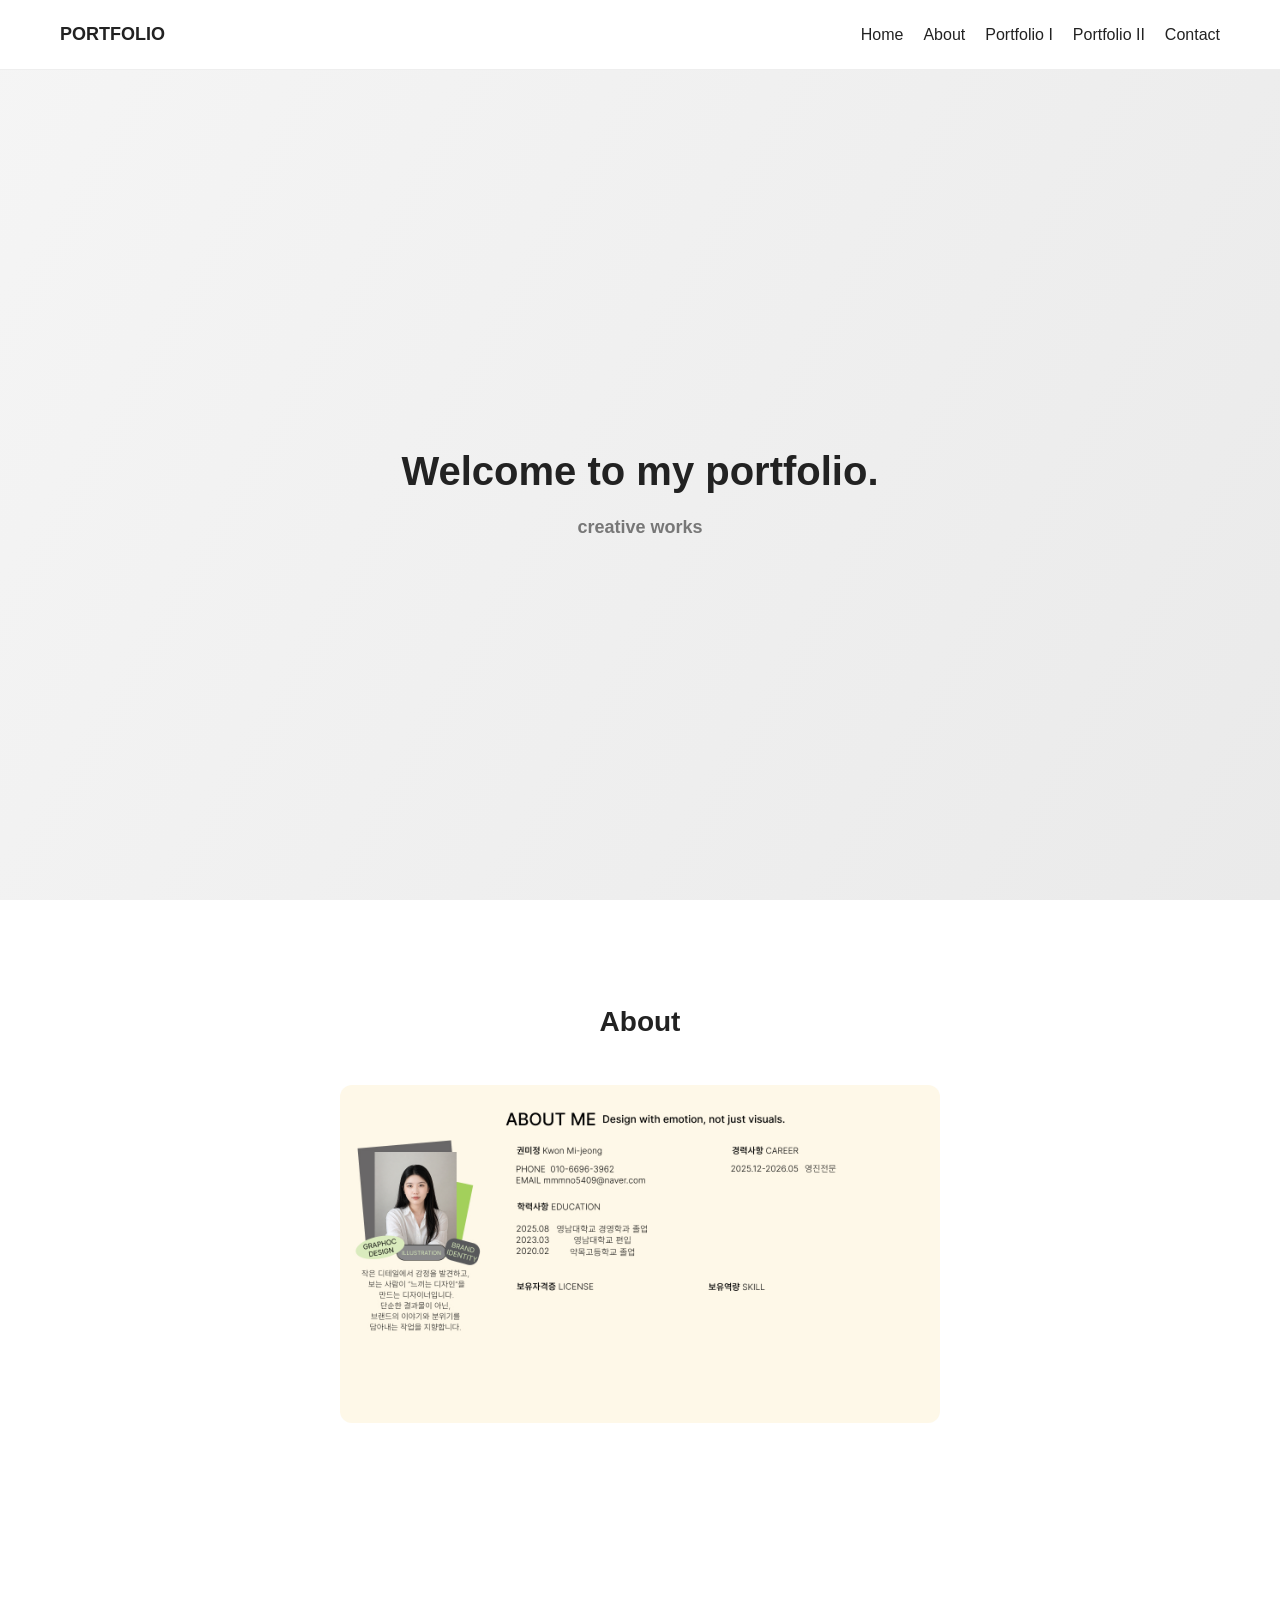
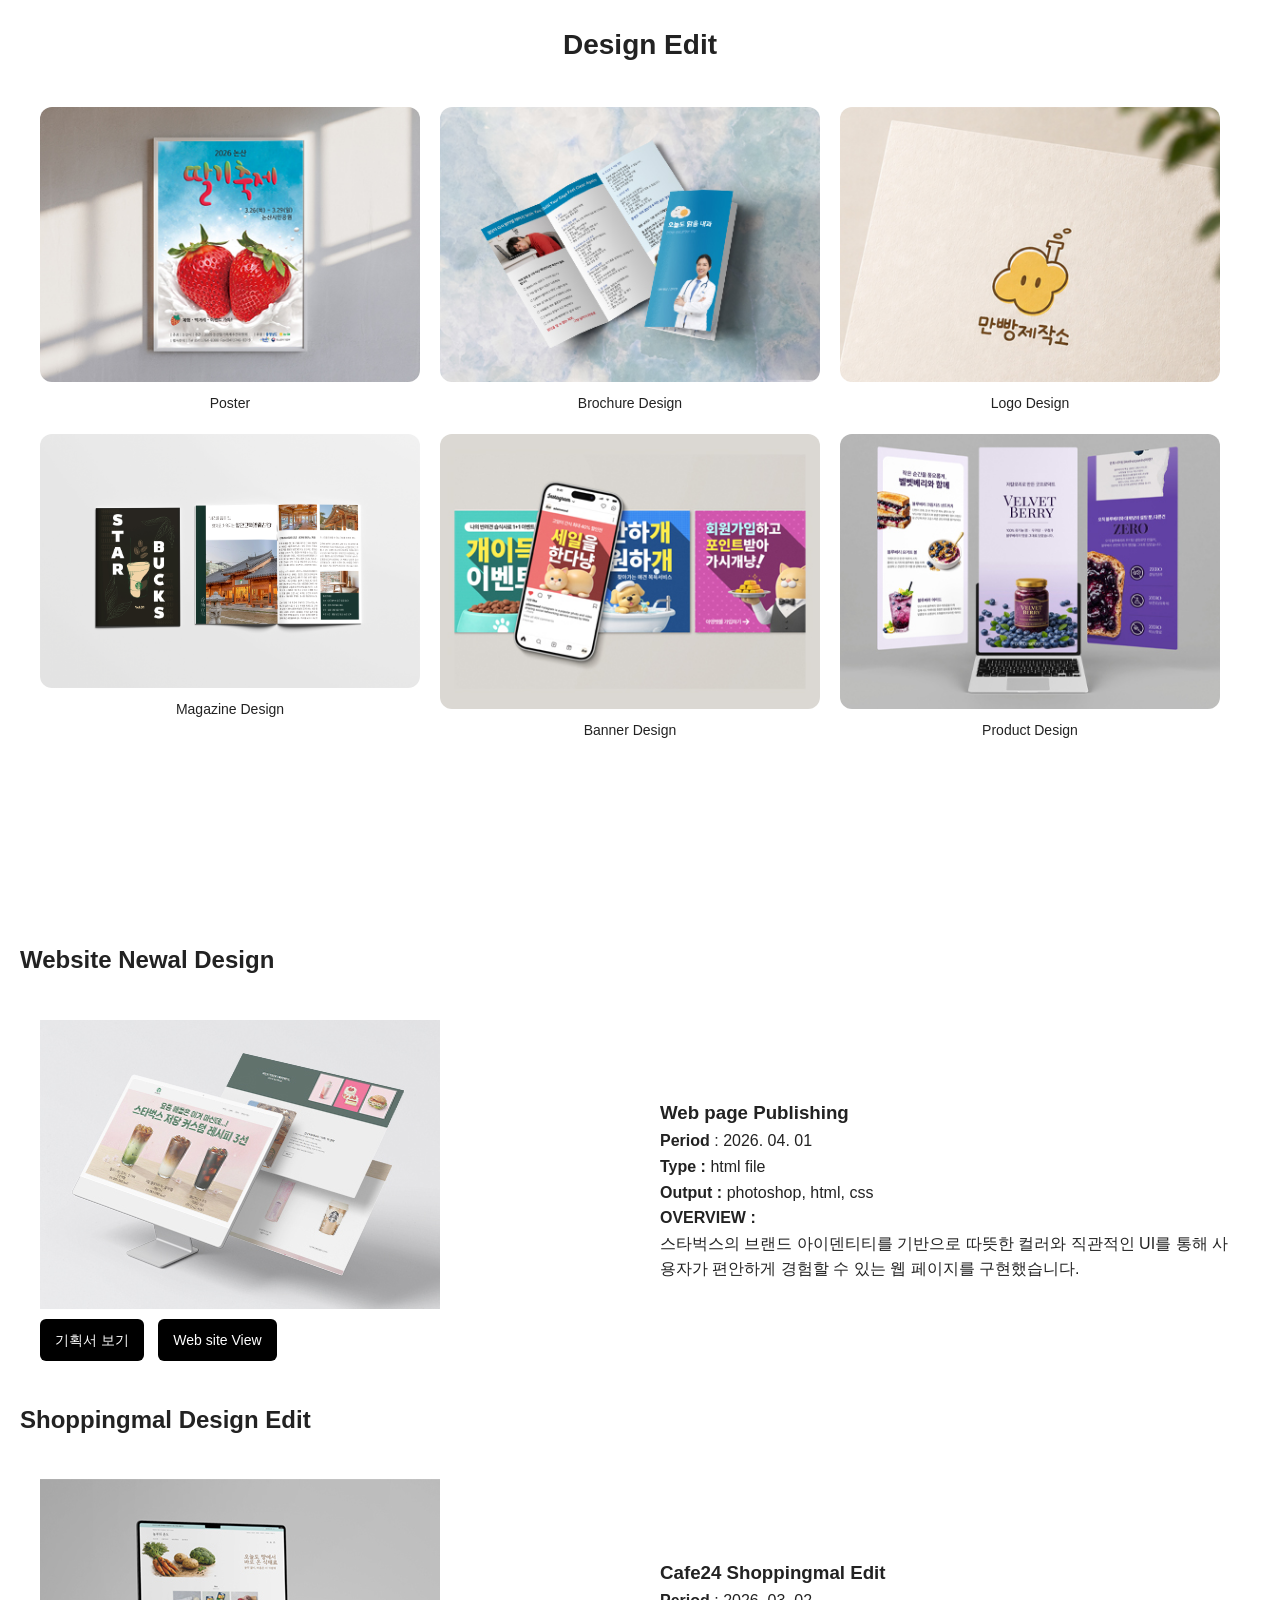
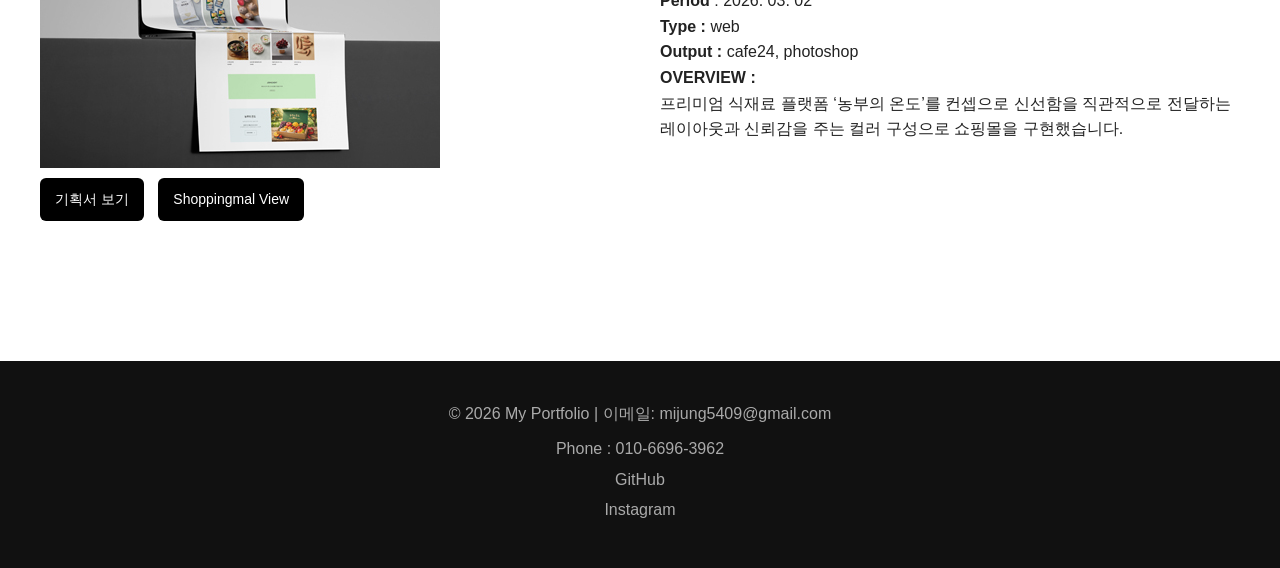
==== index.html @ 43542a11 "Add files via upload" ====
<!doctype html>
<html lang="ko">
  <head>
    <meta charset="UTF-8" />
    <meta name="viewport" content="width=device-width, initial-scale=1.0" />
    <title> 포트폴리오 </title>
    <link rel="stylesheet" href="style.css">
 </head>
  <body>
    <main id="home">
      <header>
        <div class="head">
          <div class="logo"><a href="#home">PORTFOLIO</a></div>
          <nav>
            <ul>
              <li><a href="#home"> Home </a></li>
              <li><a href="#about"> About </a></li>
              <li><a href="#project1"> Portfolio I</a></li>
              <li><a href="#project2"> Portfolio II</a></li>
              <li><a href="#contact"> Contact </a></li>
            </ul>
          </nav>
        </div>
      </header>
      <div class="hero">
        <h1>Welcome to my portfolio.</h1>
        <h2>creative works</h2>
      </div>
    </main>

    <section id="about">
      <h2 class="title">About</h2>
      <div><img src="img/about.jpg" /></div>
    </section>

   <!-- 프로젝트 섹션 -->
  <section id="project1">
    <h2 class="title">Design Edit</h2>
    <div class="gallery">
      <div class="box" onclick="openModal('project1')">
        <img src="img/box1.jpg" alt="프로젝트 1" class="thumbnail">
        <p> Poster </p>
      </div>
      <div class="box" onclick="openModal('project2')">
        <img src="img/box2.jpg" alt="프로젝트 2" class="thumbnail">
        <p> Brochure Design </p>
      </div>
      <div class="box" onclick="openModal('project3')">
       <img src="img/box3.jpg" alt="프로젝트 3" class="thumbnail">
       <p>Logo Design </p>
      </div>
      <div class="box" onclick="openModal('project4')">
        <img src="img/box4.jpg" alt="프로젝트 4" class="thumbnail"> 
         <p> Magazine Design </p>
      </div>
      <div class="box" onclick="openModal('project5')">
        <img src="img/box5.jpg" alt="프로젝트 5" class="thumbnail">
         <p> Banner Design </p>
      </div>
      <div class="box" onclick="openModal('project6')">
        <img src="img/box6.jpg" alt="프로젝트 6" class="thumbnail">
         <p>Product Design </p>
      </div>
     </div>
  </section>
  
  <!-- 프로젝트 섹션 2 -->
  <section id="project2">
    <div id="project2-1">
      <h2> Website Newal Design </h2>
      <h3> </h3>
      <div class="web-project">
        <div class="wp-left">
          <img src="img/web1.jpg">
          <p> <a href="digital.pdf" target="_blank" class="btn">  기획서 보기  </a>
              <a href="https://mijung5409-svg.github.io/stb/index.html" target="_blank" class="btn"> Web site View  </a>
          </p>
        </div>
        <div class="wp-right">
          <h3> Web page Publishing </h3>
          <p> <b> Period </b>: 2026. 04. 01 </p>
          <p> <b> Type :</b> html file </p>
          <p> <b> Output :</b> photoshop, html, css </p>
          <p> <b> OVERVIEW :</b></p>
          <p>스타벅스의 브랜드 아이덴티티를 기반으로
따뜻한 컬러와 직관적인 UI를 통해
사용자가 편안하게 경험할 수 있는 웹 페이지를 구현했습니다.
          </p>
        </div>
      </div>
    </div>
    <div id="project2-2">
      <h2> Shoppingmal Design Edit </h2>
      <h3> </h3>
      <div class="web-project">
        <div class="wp-left">
          <img src="img/web2.jpg">
          <p> <a href="shop.pdf" target="_blank" class="btn">  기획서 보기  </a>
              <a href="https://mmmno5409.cafe24.com" target="_blank" class="btn"> Shoppingmal View </a>
          </p>
        </div>
        <div class="wp-right">
          <h3>Cafe24 Shoppingmal Edit </h3>
          <p> <b> Period </b>: 2026. 03. 02 </p>
          <p> <b> Type :</b> web </p>
          <p> <b> Output :</b> cafe24, photoshop </p>
          <p> <b> OVERVIEW :</b></p>
          <p> 프리미엄 식재료 플랫폼 ‘농부의 온도’를 컨셉으로
신선함을 직관적으로 전달하는 레이아웃과
신뢰감을 주는 컬러 구성으로 쇼핑몰을 구현했습니다.
          </p>
        </div>
      </div>
    </div>
  </section>
  
    <!-- 연락처 섹션 -->
    <footer id="contact">
      <p>© 2026 My Portfolio | 이메일: mijung5409@gmail.com</p>
      <ul class="social-links">
        <li><a href="#">Phone : 010-6696-3962</a></li>
        <li><a href="#">GitHub</a></li>
        <li><a href="#">Instagram</a></li>
      </ul>
    </footer>
    
    <!-- 모달 창 -->
    <div id="modal" class="modal" onclick="closeModalOnOutside(event)">
      <div class="modal-content">
        <span class="close" onclick="closeModal()">&times;</span>
        <div id="modal-body"></div>
      </div>
    </div>
    <script src="modal.js"></script>
  </body>
</html>
---- style.css ----
/* 기본 세팅 */
* {
  margin: 0;
  padding: 0;
  box-sizing: border-box;
}

body {
  font-family: 'Pretendard', sans-serif;
  line-height: 1.6;
  color: #222;
  background: #fff;
}

/* 공통 */
a {
  text-decoration: none;
  color: inherit;
}

ul {
  list-style: none;
}

img {
  max-width: 100%;
  height: auto;
  display: block;
}

/* 헤더 */
header {
  position: fixed;
  width: 100%;
  top: 0;
  background: white;
  border-bottom: 1px solid #eee;
  z-index: 100;
}

.head {
  max-width: 1200px;
  margin: 0 auto;
  padding: 20px;
  display: flex;
  justify-content: space-between;
  align-items: center;
}

.logo {
  font-weight: bold;
  font-size: 18px;
}

nav ul {
  display: flex;
  gap: 20px;
}

/* 히어로 */
.hero {
  height: 100vh;
  display: flex;
  flex-direction: column;
  justify-content: center;
  align-items: center;
  background: linear-gradient(120deg, #f5f5f5, #eaeaea);
  text-align: center;
  padding-top: 80px;
}

.hero h1 {
  font-size: 40px;
  margin-bottom: 10px;
}

.hero h2 {
  font-size: 18px;
  color: #777;
}

/* 섹션 */
section {
  padding: 100px 20px;
}

.title {
  text-align: center;
  font-size: 28px;
  margin-bottom: 40px;
}

/* about */
#about img {
  max-width: 600px;
  margin: 0 auto;
  border-radius: 12px;
}

/* 갤러리 */
.gallery {
  max-width: 1200px;
  margin: 0 auto;
  display: flex;
  flex-wrap: wrap;
  gap: 20px;
}

.box {
  width: calc(33.333% - 20px);
  cursor: pointer;
  transition: 0.3s;
}

.box:hover {
  transform: translateY(-5px);
}

.box img {
  border-radius: 12px;
}

.box p {
  margin-top: 10px;
  text-align: center;
  font-size: 14px;
}

/* 웹 프로젝트 */
.web-project {
  max-width: 1200px;
  margin: 40px auto;
  display: flex;
  gap: 40px;
  align-items: center;
}

.wp-left {
  flex: 1;
}

.wp-right {
  flex: 1;
}

.btn {
  display: inline-block;
  margin-top: 10px;
  margin-right: 10px;
  padding: 10px 15px;
  background: black;
  color: white;
  border-radius: 6px;
  font-size: 14px;
}

/* 푸터 */
footer {
  background: #111;
  color: #aaa;
  text-align: center;
  padding: 40px 20px;
}

.social-links {
  margin-top: 10px;
}

.social-links li {
  margin: 5px 0;
}

/* 모달 */
.modal {
  display: none;
  position: fixed;
  top: 0;
  left: 0;
  width: 100%;
  height: 100%;
  background: rgba(0,0,0,0.7);
  justify-content: center;
  align-items: center;
}

.modal-content {
  background: white;
  padding: 20px;
  max-width: 800px;
  width: 90%;
}

.close {
  float: right;
  cursor: pointer;
  font-size: 20px;
}

/* ========================= */
/* 📱 모바일 반응형 */
/* ========================= */

@media (max-width: 768px) {

  .hero h1 {
    font-size: 26px;
  }

  .hero h2 {
    font-size: 14px;
  }

  nav ul {
    flex-direction: column;
    gap: 10px;
  }

  .box {
    width: 100%;
  }

  .web-project {
    flex-direction: column;
  }

  .head {
    flex-direction: column;
    gap: 10px;
  }

  section {
    padding: 60px 15px;
  }

  .title {
    font-size: 22px;
  }
}
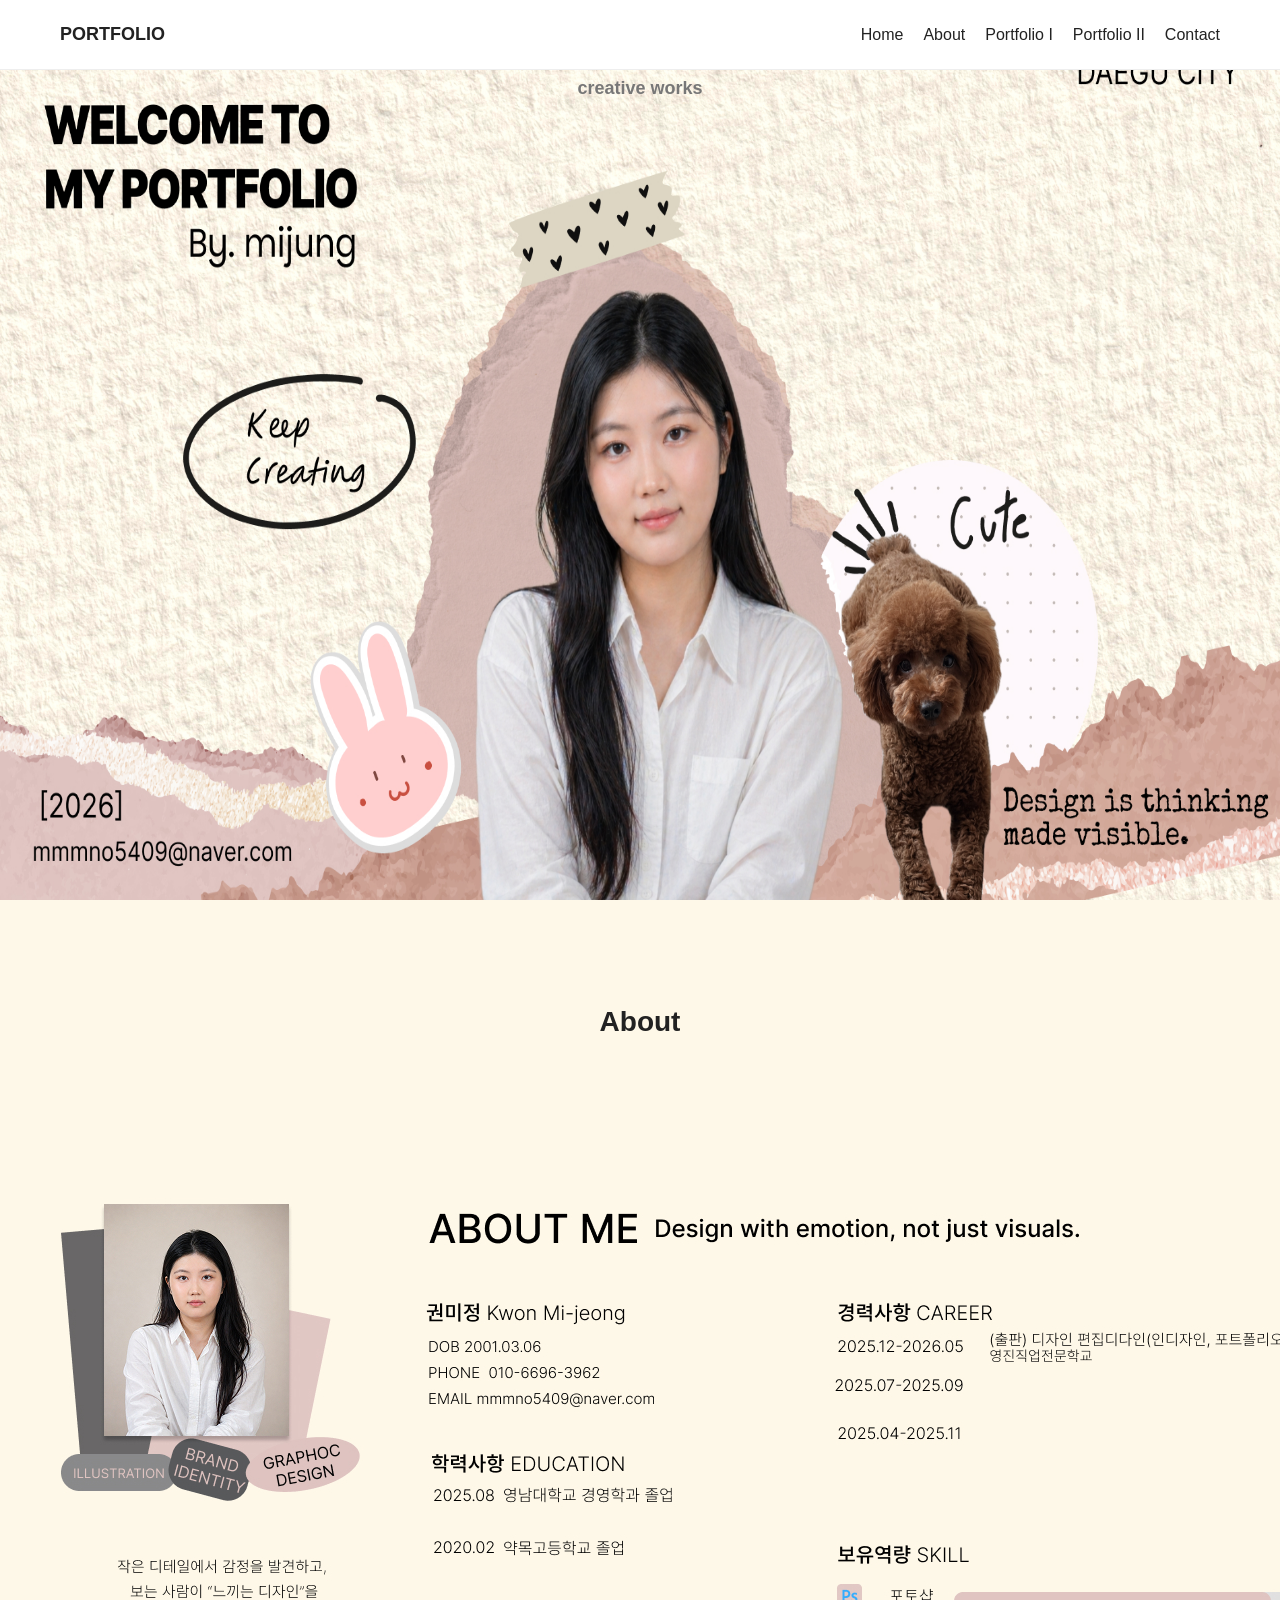
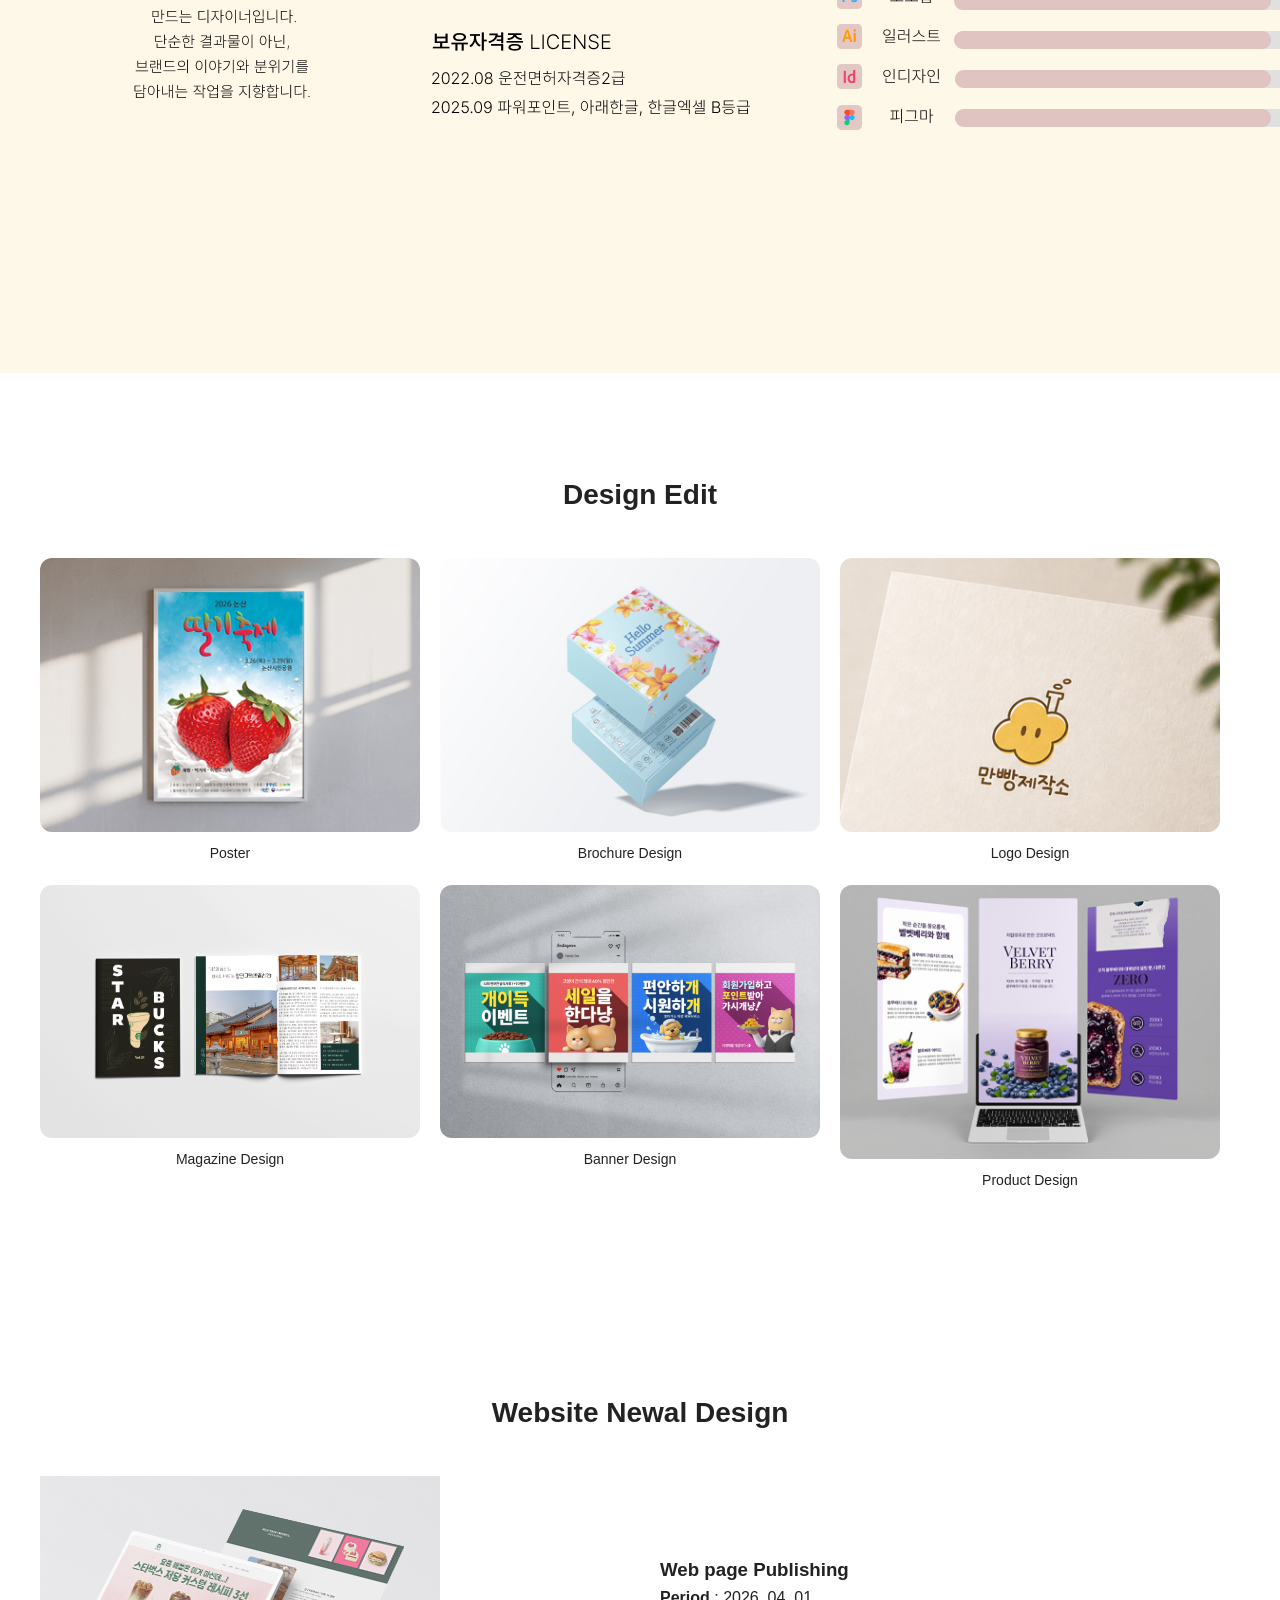
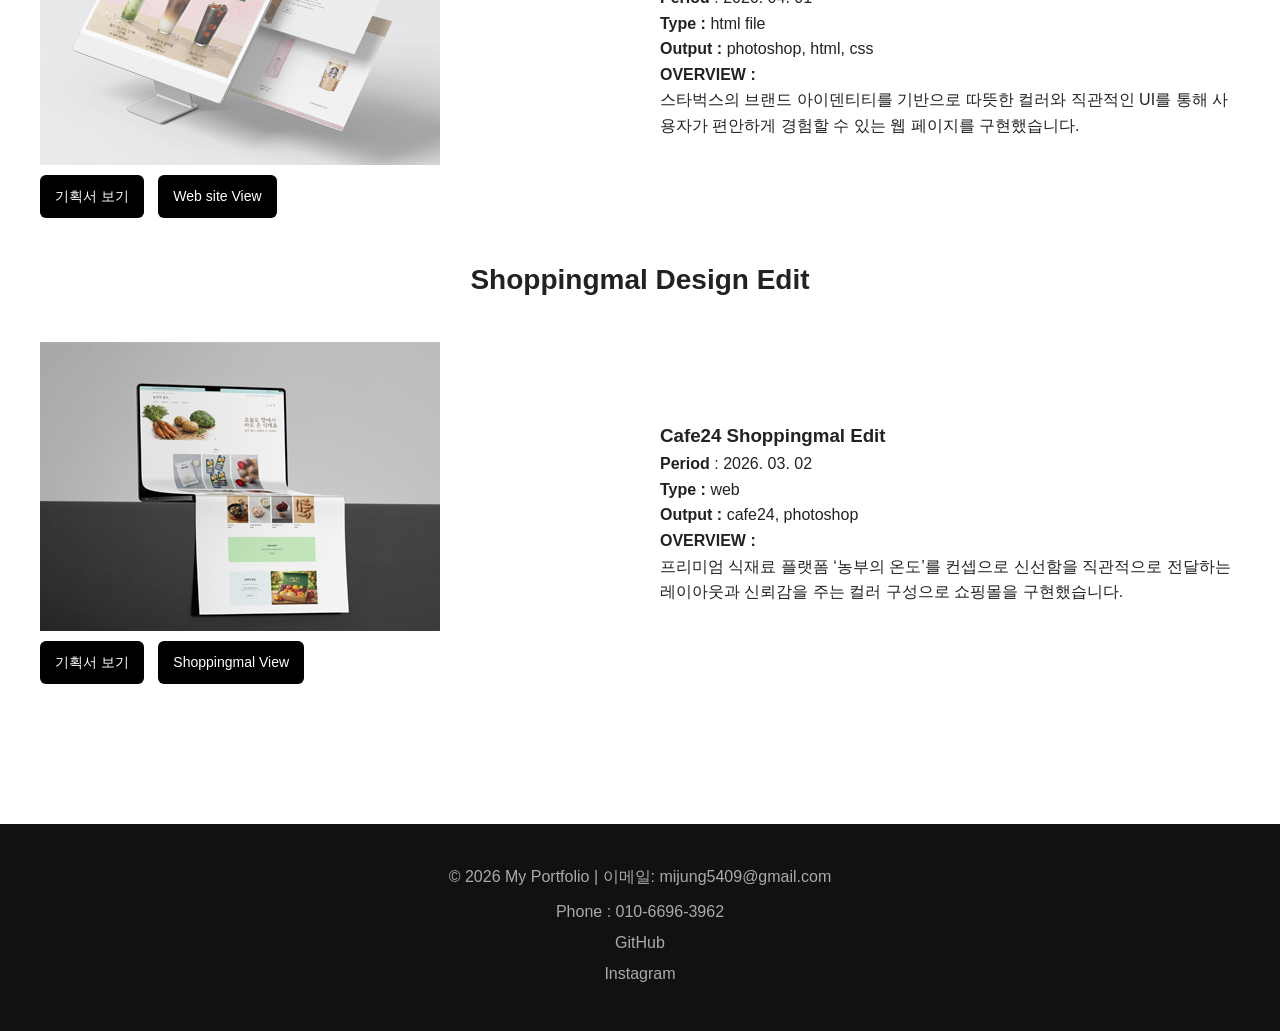
==== commit 278c2ee7: "Add files via upload" ====
--- a/style.css
+++ b/style.css
@@ -5,7 +5,10 @@
   box-sizing: border-box;
 }
 
-body {
+
+body,
+html {
+  height: 100%;
   font-family: 'Pretendard', sans-serif;
   line-height: 1.6;
   color: #222;
@@ -57,22 +60,17 @@
   gap: 20px;
 }
 
-/* 히어로 */
-.hero {
-  height: 100vh;
-  display: flex;
-  flex-direction: column;
-  justify-content: center;
-  align-items: center;
-  background: linear-gradient(120deg, #f5f5f5, #eaeaea);
-  text-align: center;
-  padding-top: 80px;
+main {
+  height: 100%;
+  background: url(img/main.jpg) no-repeat center;
+  background-size: 100% 100%; 
+  position: relative;
 }
 
 .hero h1 {
   font-size: 40px;
   margin-bottom: 10px;
-}
+ }
 
 .hero h2 {
   font-size: 18px;
@@ -84,15 +82,16 @@
   padding: 100px 20px;
 }
 
-.title {
+.title ,h2{
   text-align: center;
   font-size: 28px;
   margin-bottom: 40px;
 }
 
 /* about */
+#about{background-color:#FEF8E8 ;}
 #about img {
-  max-width: 600px;
+  max-width: 1400px;
   margin: 0 auto;
   border-radius: 12px;
 }
@@ -133,11 +132,12 @@
   display: flex;
   gap: 40px;
   align-items: center;
+  justify-content: center;
 }
 
 .wp-left {
   flex: 1;
-}
+ }
 
 .wp-right {
   flex: 1;
@@ -174,6 +174,7 @@
 .modal {
   display: none;
   position: fixed;
+  z-index: 10000;
   top: 0;
   left: 0;
   width: 100%;
@@ -183,11 +184,21 @@
   align-items: center;
 }
 
+.modal.active {
+  display: flex;
+  justify-content: center;
+  align-items: center;
+}
+
 .modal-content {
   background: white;
   padding: 20px;
   max-width: 800px;
   width: 90%;
+   max-height: 90vh;
+  overflow-y: auto;
+  position: relative;
+  animation: slideIn 0.3s;
 }
 
 .close {
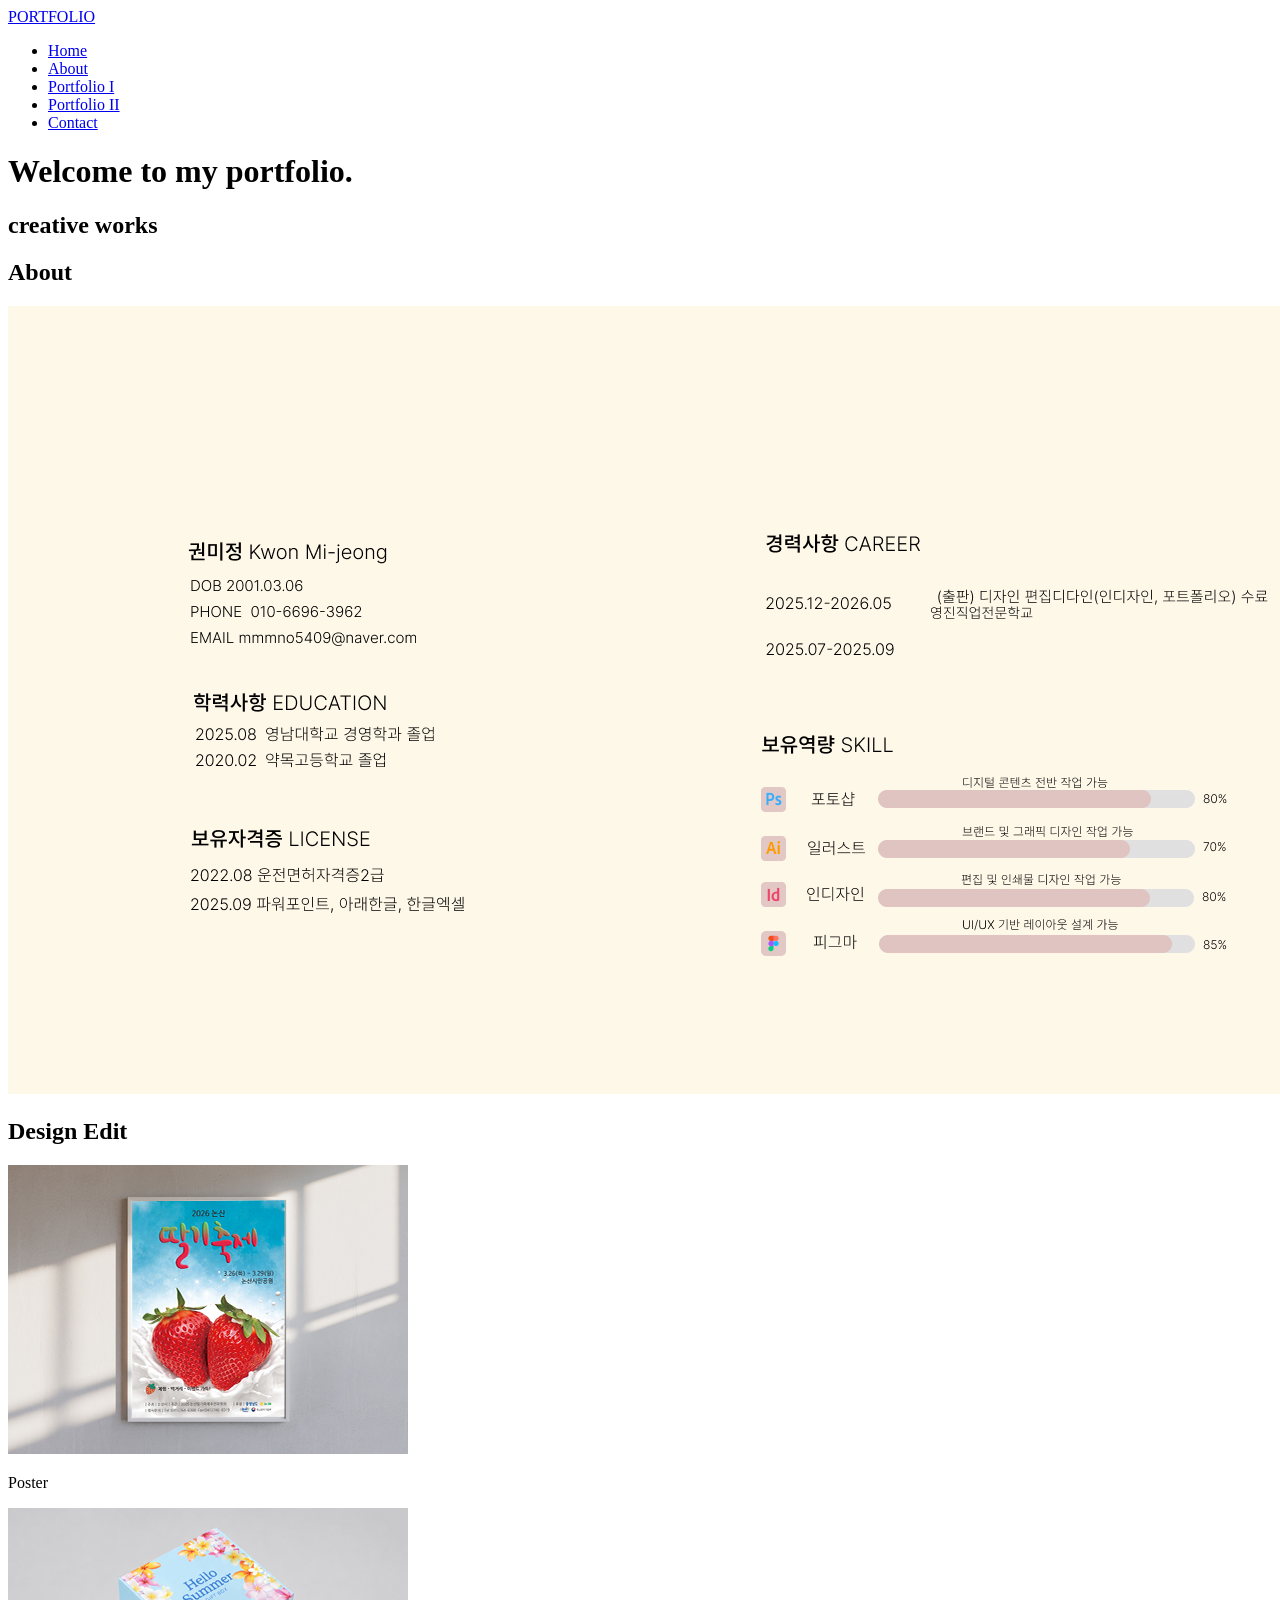
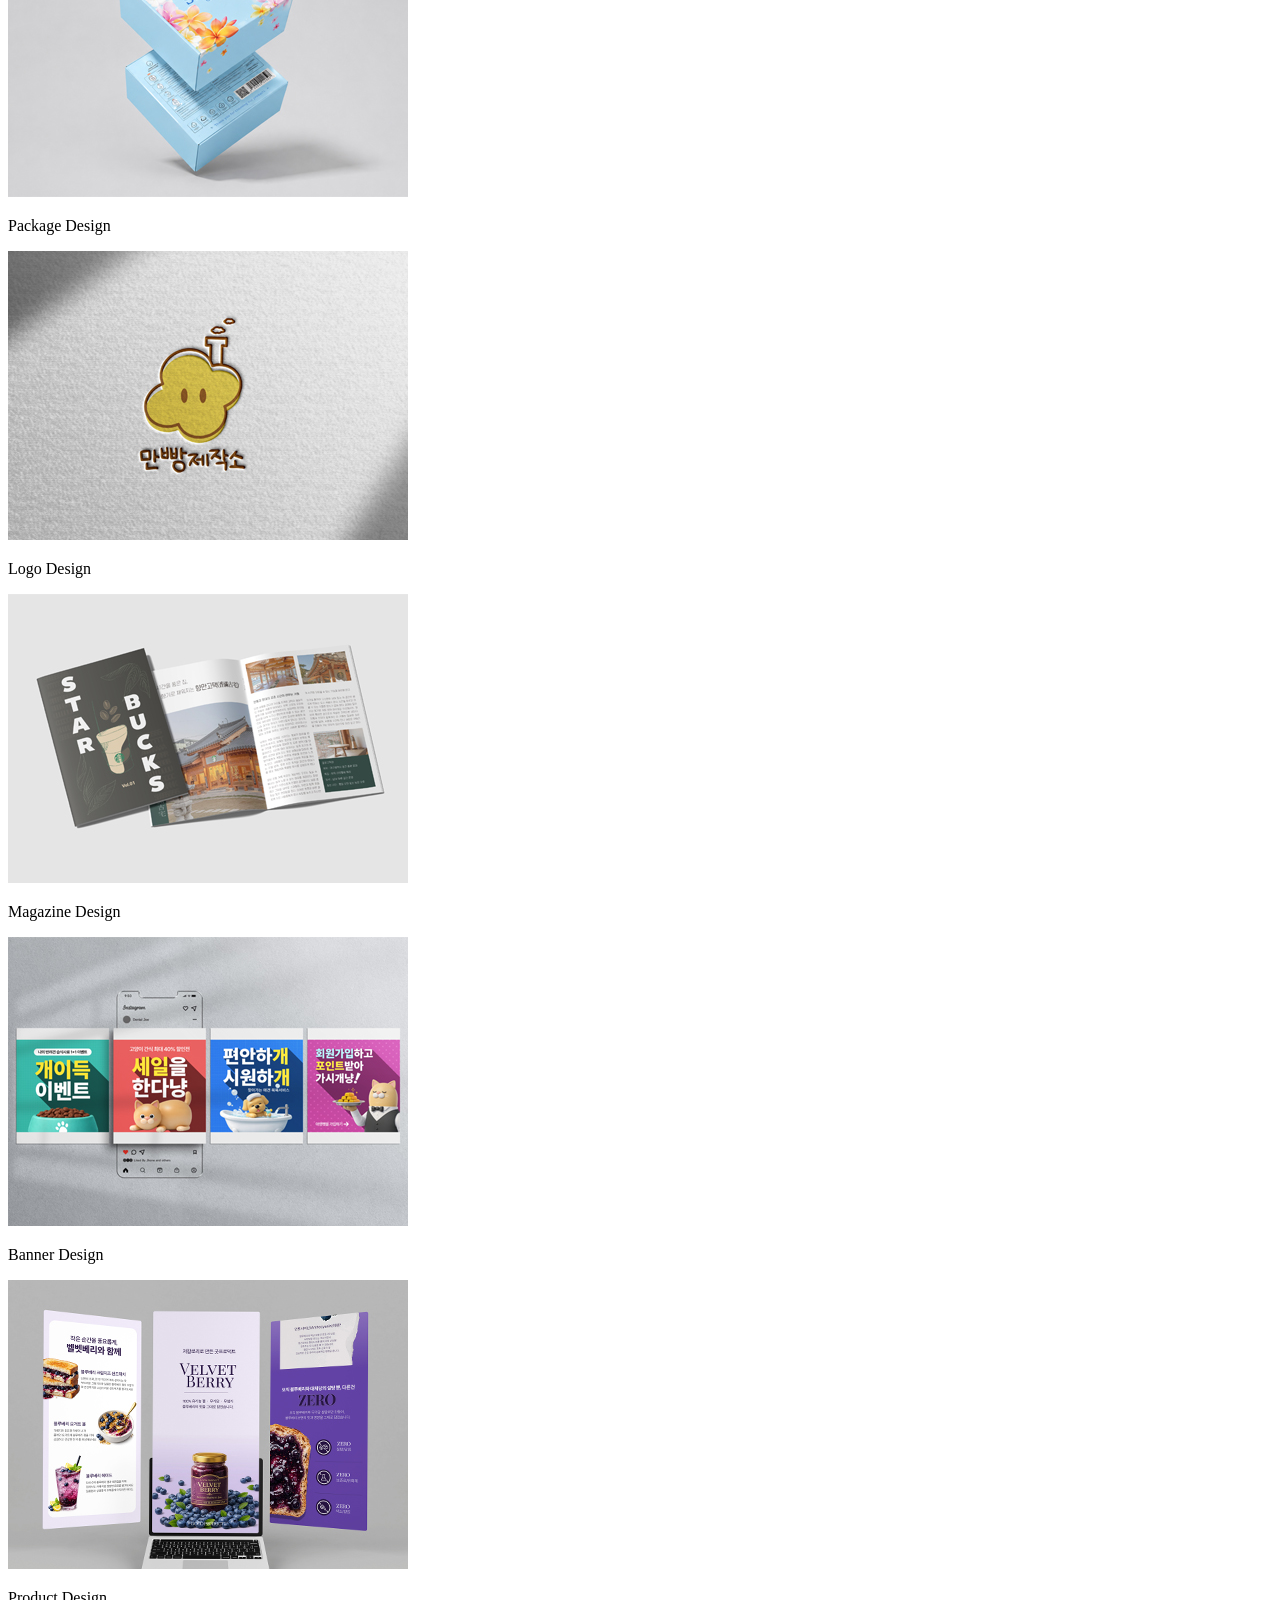
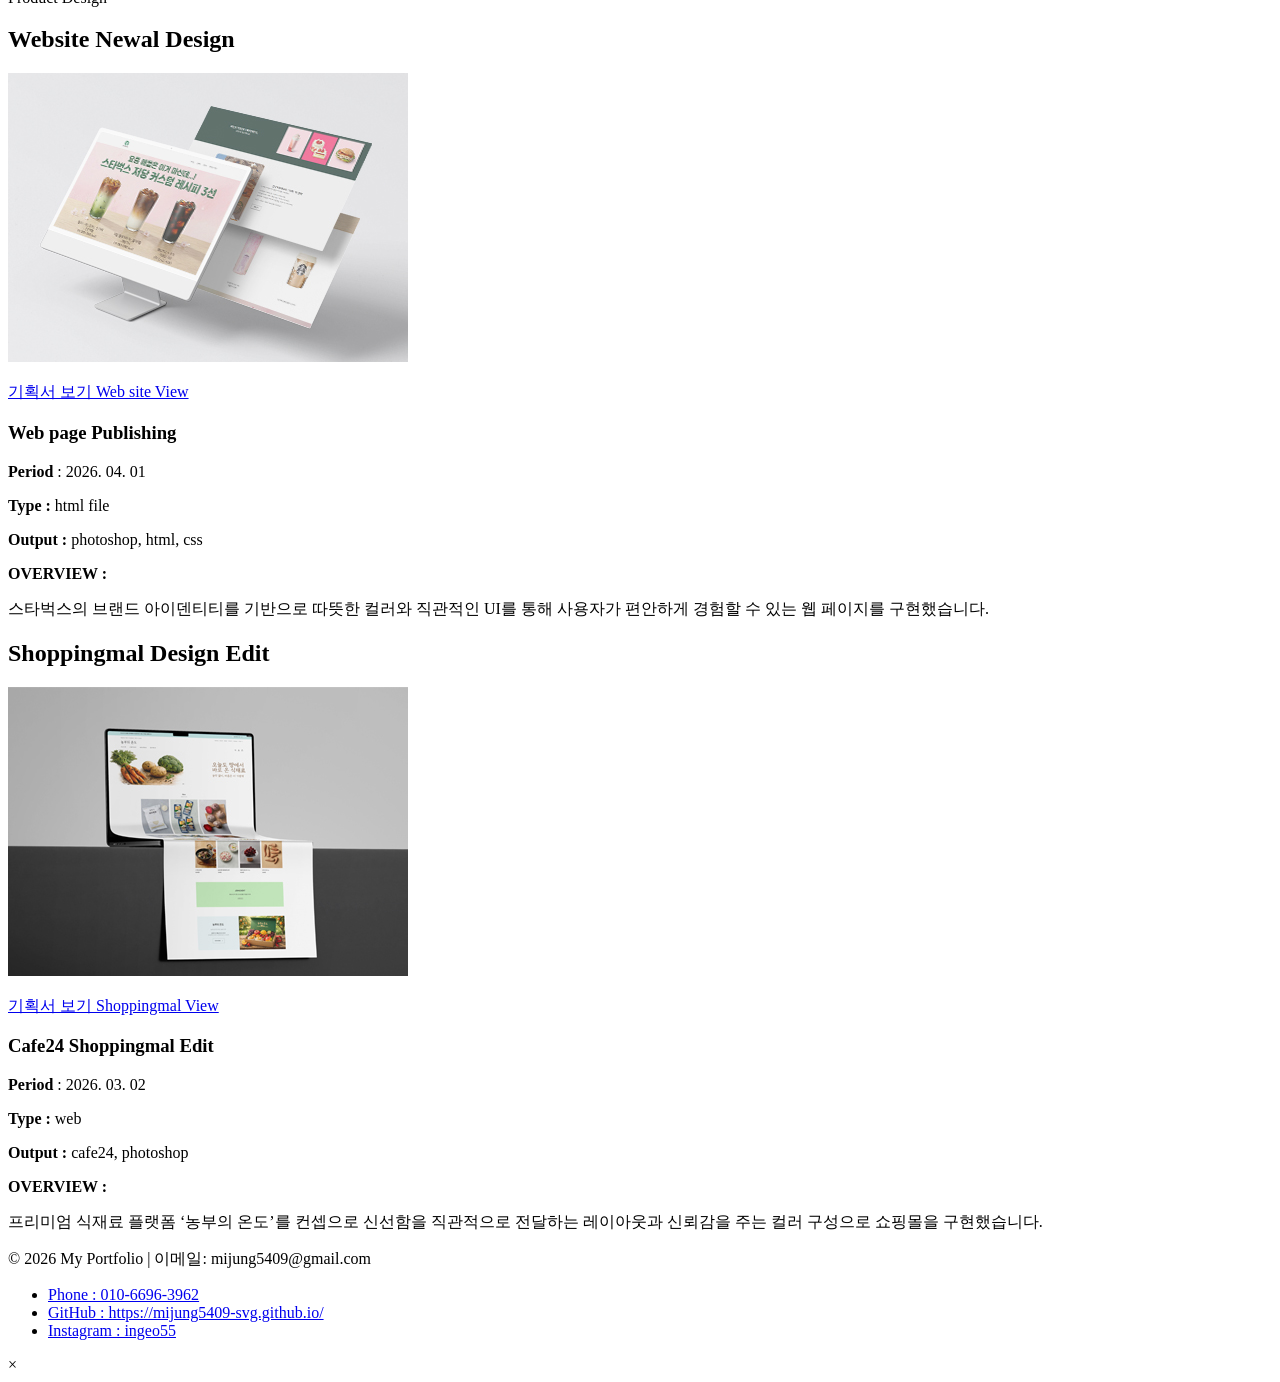
==== commit 63214cc6: "Add files via upload" ====
--- a/index.html
+++ b/index.html
@@ -43,7 +43,7 @@
       </div>
       <div class="box" onclick="openModal('project2')">
         <img src="img/box2.jpg" alt="프로젝트 2" class="thumbnail">
-        <p> Brochure Design </p>
+        <p> Package Design </p>
       </div>
       <div class="box" onclick="openModal('project3')">
        <img src="img/box3.jpg" alt="프로젝트 3" class="thumbnail">
@@ -119,8 +119,8 @@
       <p>© 2026 My Portfolio | 이메일: mijung5409@gmail.com</p>
       <ul class="social-links">
         <li><a href="#">Phone : 010-6696-3962</a></li>
-        <li><a href="#">GitHub</a></li>
-        <li><a href="#">Instagram</a></li>
+        <li><a href="#">GitHub : https://mijung5409-svg.github.io/</a></li>
+        <li><a href="#">Instagram : ingeo55</a></li>
       </ul>
     </footer>
     
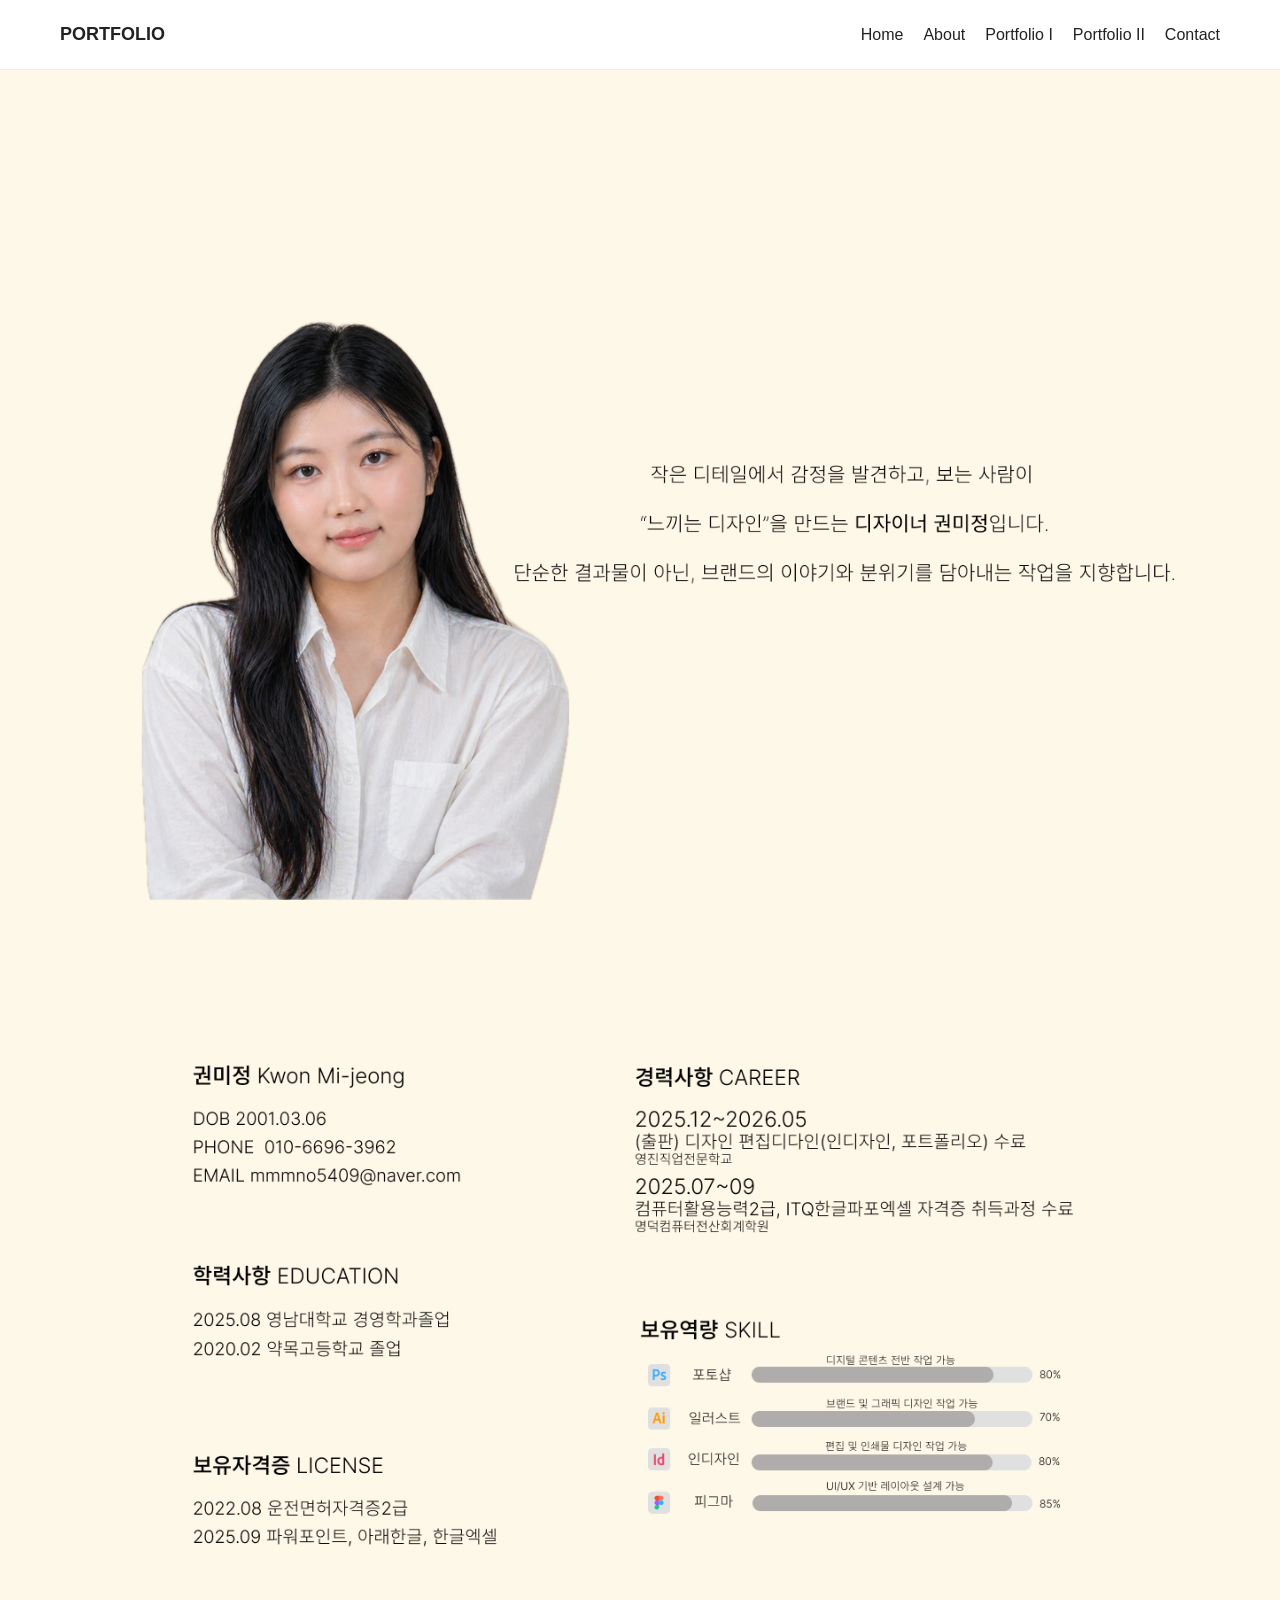
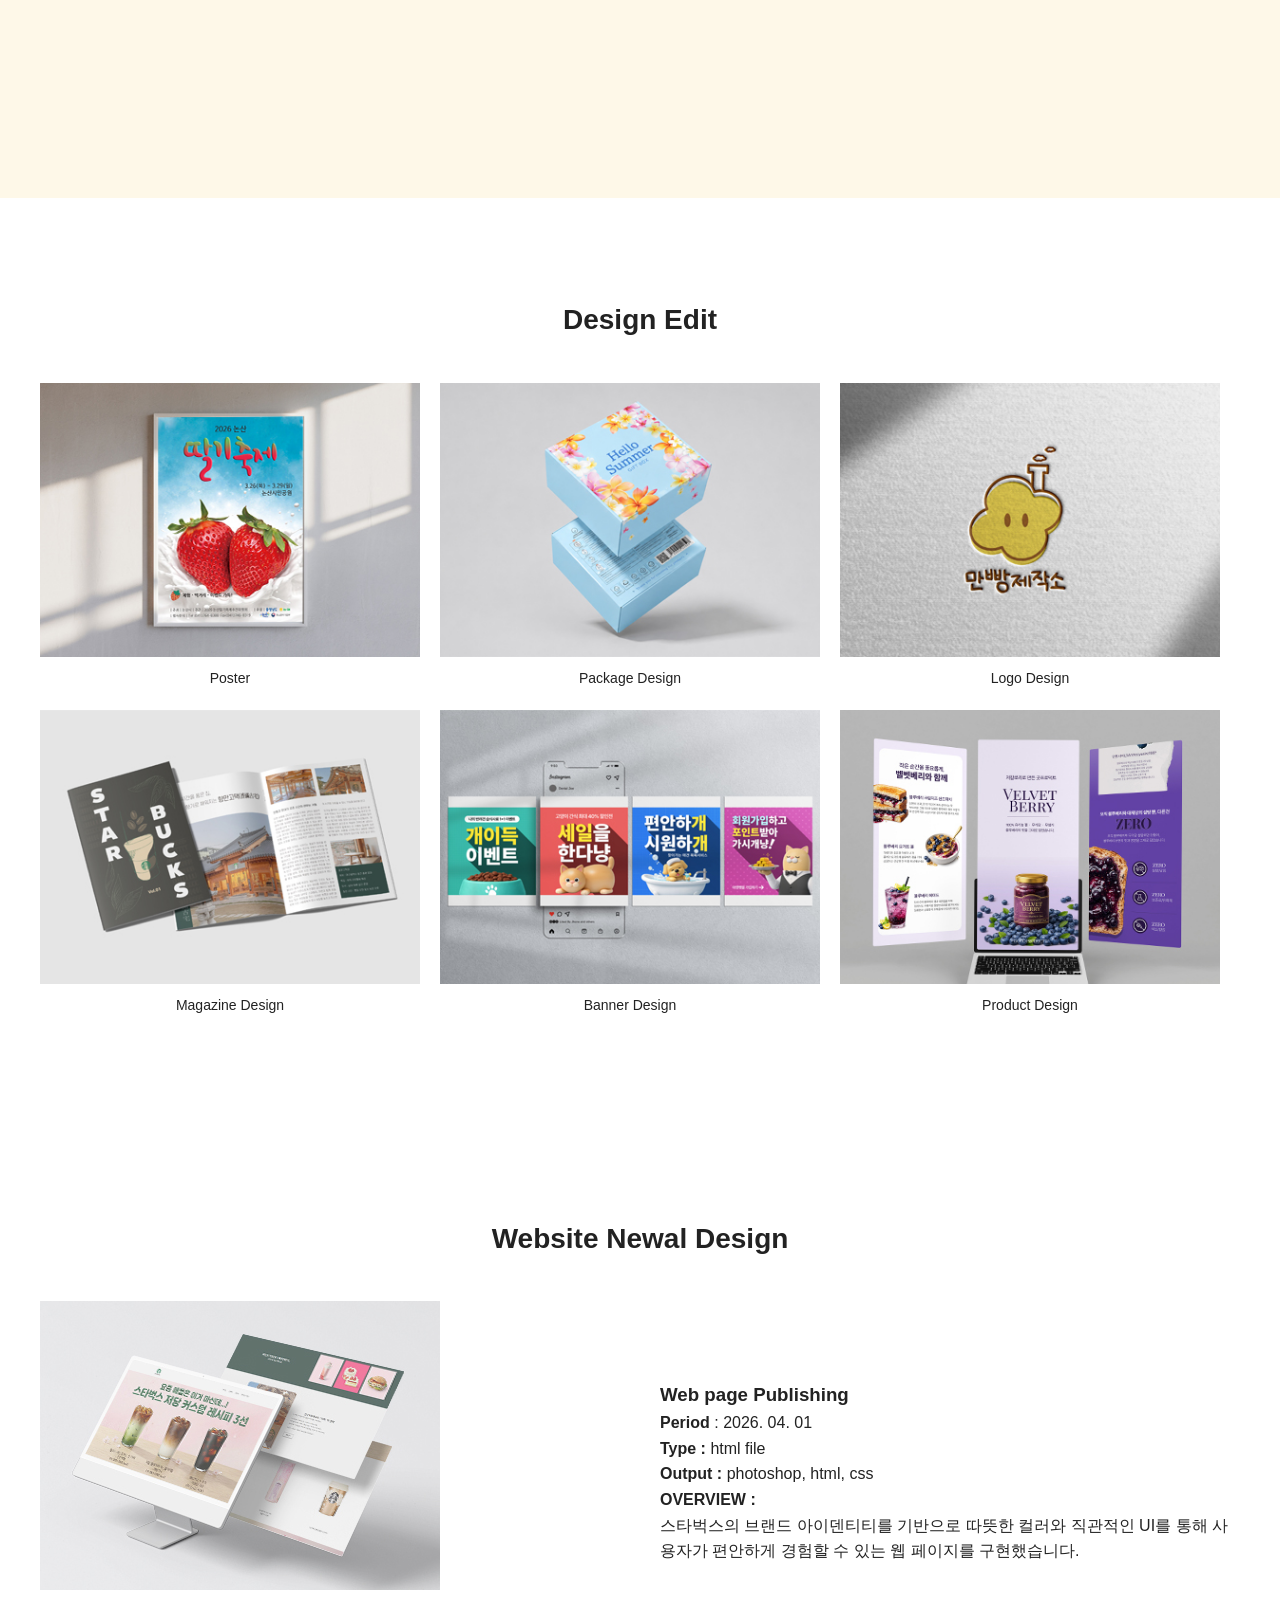
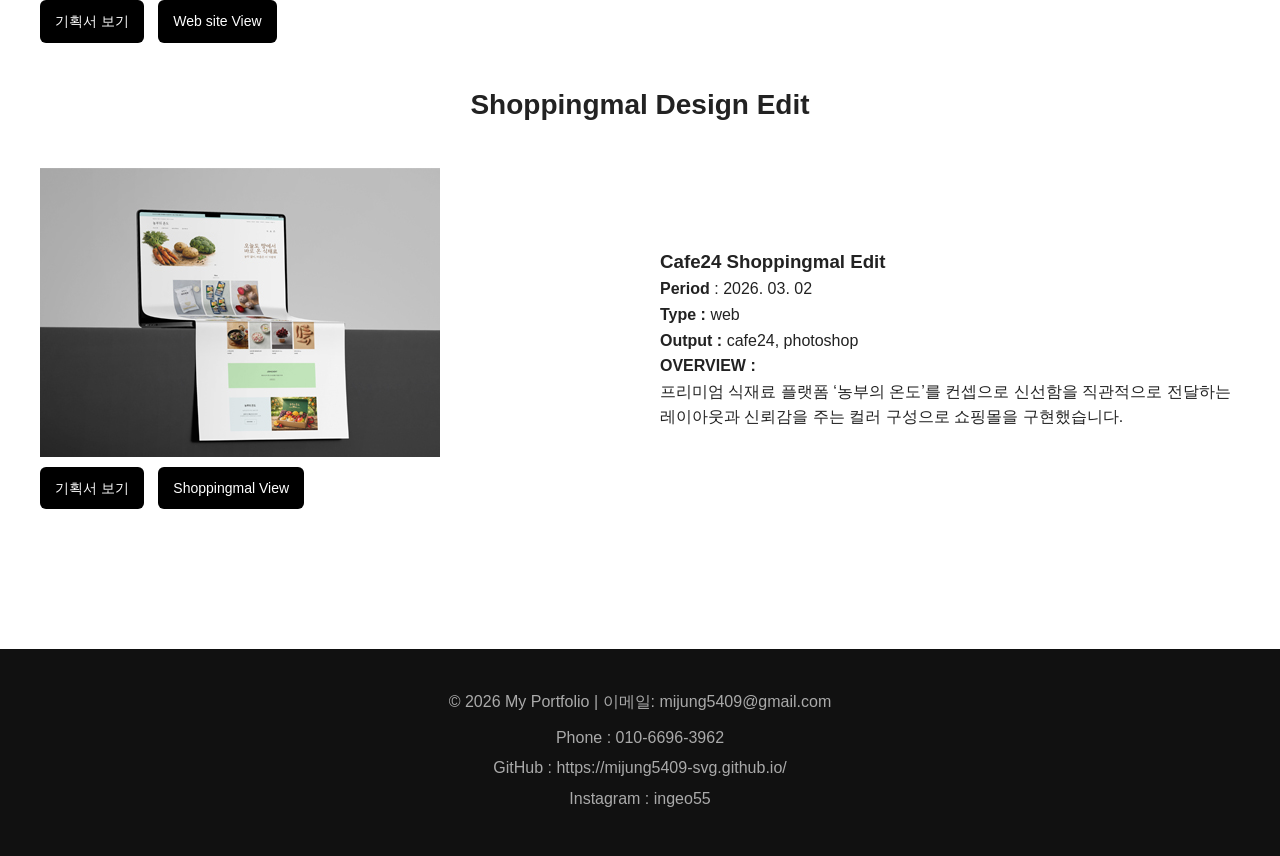
==== commit 3f542ab1: "Add files via upload" ====
--- a/index.html
+++ b/index.html
@@ -23,13 +23,12 @@
         </div>
       </header>
       <div class="hero">
-        <h1>Welcome to my portfolio.</h1>
-        <h2>creative works</h2>
+
       </div>
     </main>
 
     <section id="about">
-      <h2 class="title">About</h2>
+    
       <div><img src="img/about.jpg" /></div>
     </section>
 
--- a/style.css
+++ b/style.css
@@ -0,0 +1,288 @@
+/* 기본 세팅 */
+* {
+  margin: 0;
+  padding: 0;
+  box-sizing: border-box;
+}
+
+
+body,
+html {
+  height: 100%;
+  font-family: 'Pretendard', sans-serif;
+  line-height: 1.6;
+  color: #222;
+  background: #fff;
+}
+
+/* 공통 */
+a {
+  text-decoration: none;
+  color: inherit;
+}
+
+ul {
+  list-style: none;
+}
+
+img {
+  max-width: 100%;
+  height: auto;
+  display: block;
+}
+
+/* 헤더 */
+header {
+  position: fixed;
+  width: 100%;
+  top: 0;
+  background: white;
+  border-bottom: 1px solid #eee;
+  z-index: 100;
+}
+
+.head {
+  max-width: 1200px;
+  margin: 0 auto;
+  padding: 20px;
+  display: flex;
+  justify-content: space-between;
+  align-items: center;
+}
+
+.logo {
+  font-weight: bold;
+  font-size: 18px;
+}
+
+nav ul {
+  display: flex;
+  gap: 20px;
+}
+
+main {
+  height: 100%;
+  background: url(img/main.jpg) no-repeat center;
+  background-size: 100% 100%; 
+  position: relative;
+}
+
+.hero h1 {
+  font-size: 40px;
+  margin-bottom: 10px;
+ }
+
+.hero h2 {
+  font-size: 18px;
+  color: #777;
+}
+
+/* 섹션 */
+section {
+  padding: 100px 20px;
+}
+
+.title ,h2{
+  text-align: center;
+  font-size: 28px;
+  margin-bottom: 40px;
+}
+
+/* about */
+#about{background-color:#FEF8E8 ;}
+#about img {
+  max-width: 1400px;
+  margin: 0 auto;
+  border-radius: 12px;
+}
+
+/* 갤러리 */
+.gallery {
+  max-width: 1200px;
+  margin: 0 auto;
+  display: flex;
+  flex-wrap: wrap;
+  gap: 20px;
+}
+
+.box {
+  width: calc(33.333% - 20px);
+  cursor: pointer;
+  transition: 0.3s;
+}
+
+.box:hover {
+  transform: translateY(-5px);
+}
+
+.box img {
+  width: 100%;
+  object-fit: cover;
+ }
+
+.box p {
+  margin-top: 10px;
+  text-align: center;
+  font-size: 14px;
+}
+
+
+
+/* 웹 프로젝트 */
+.web-project {
+  max-width: 1200px;
+  margin: 40px auto;
+  display: flex;
+  gap: 40px;
+  align-items: center;
+  justify-content: center;
+}
+
+.wp-left {
+  flex: 1;
+ }
+
+.wp-right {
+  flex: 1;
+}
+
+.btn {
+  display: inline-block;
+  margin-top: 10px;
+  margin-right: 10px;
+  padding: 10px 15px;
+  background: black;
+  color: white;
+  border-radius: 6px;
+  font-size: 14px;
+}
+
+/* 푸터 */
+footer {
+  background: #111;
+  color: #aaa;
+  text-align: center;
+  padding: 40px 20px;
+}
+
+.social-links {
+  margin-top: 10px;
+}
+
+.social-links li {
+  margin: 5px 0;
+}
+
+/* 모달 */
+.modal {
+  display: none;
+  position: fixed;
+  z-index: 10000;
+  top: 0;
+  left: 0;
+  width: 100%;
+  height: 100%;
+  background: rgba(0,0,0,0.7);
+  justify-content: center;
+  align-items: center;
+}
+
+.modal.active {
+  display: flex;
+  justify-content: center;
+  align-items: center;
+}
+
+.modal-content {
+  background: white;
+  padding: 20px;
+  max-width: 1200px;
+  width: 90%;
+   max-height: 90vh;
+  overflow-y: auto;
+  position: relative;
+  animation: slideIn 0.3s;
+}
+
+.close {
+  float: right;
+  cursor: pointer;
+  font-size: 20px;
+}
+/* =========================
+   반응형 추가 코드
+========================= */
+
+/* 메인 이미지 비율 유지 */
+main {
+  background-size: cover;
+  background-position: center;
+}
+
+/* About 이미지 반응형 */
+#about img {
+  width: 100%;
+  height: auto;
+  object-fit: cover;
+}
+
+/* 태블릿 */
+@media screen and (max-width: 1024px) {
+
+  .gallery {
+    justify-content: center;
+  }
+
+  .box {
+    width: calc(50% - 20px);
+  }
+
+  .web-project {
+    flex-direction: column;
+  }
+
+  nav ul {
+    gap: 12px;
+  }
+}
+
+/* 모바일 */
+@media screen and (max-width: 768px) {
+
+  .head {
+    flex-direction: column;
+    gap: 10px;
+  }
+
+  nav ul {
+    flex-wrap: wrap;
+    justify-content: center;
+    font-size: 14px;
+  }
+
+  .title,
+  h2 {
+    font-size: 22px;
+  }
+
+  .gallery {
+    gap: 15px;
+  }
+
+  .box {
+    width: 100%;
+  }
+
+  .web-project {
+    gap: 20px;
+  }
+
+  .btn {
+    width: 100%;
+    text-align: center;
+  }
+
+  footer {
+    font-size: 13px;
+  }
+}
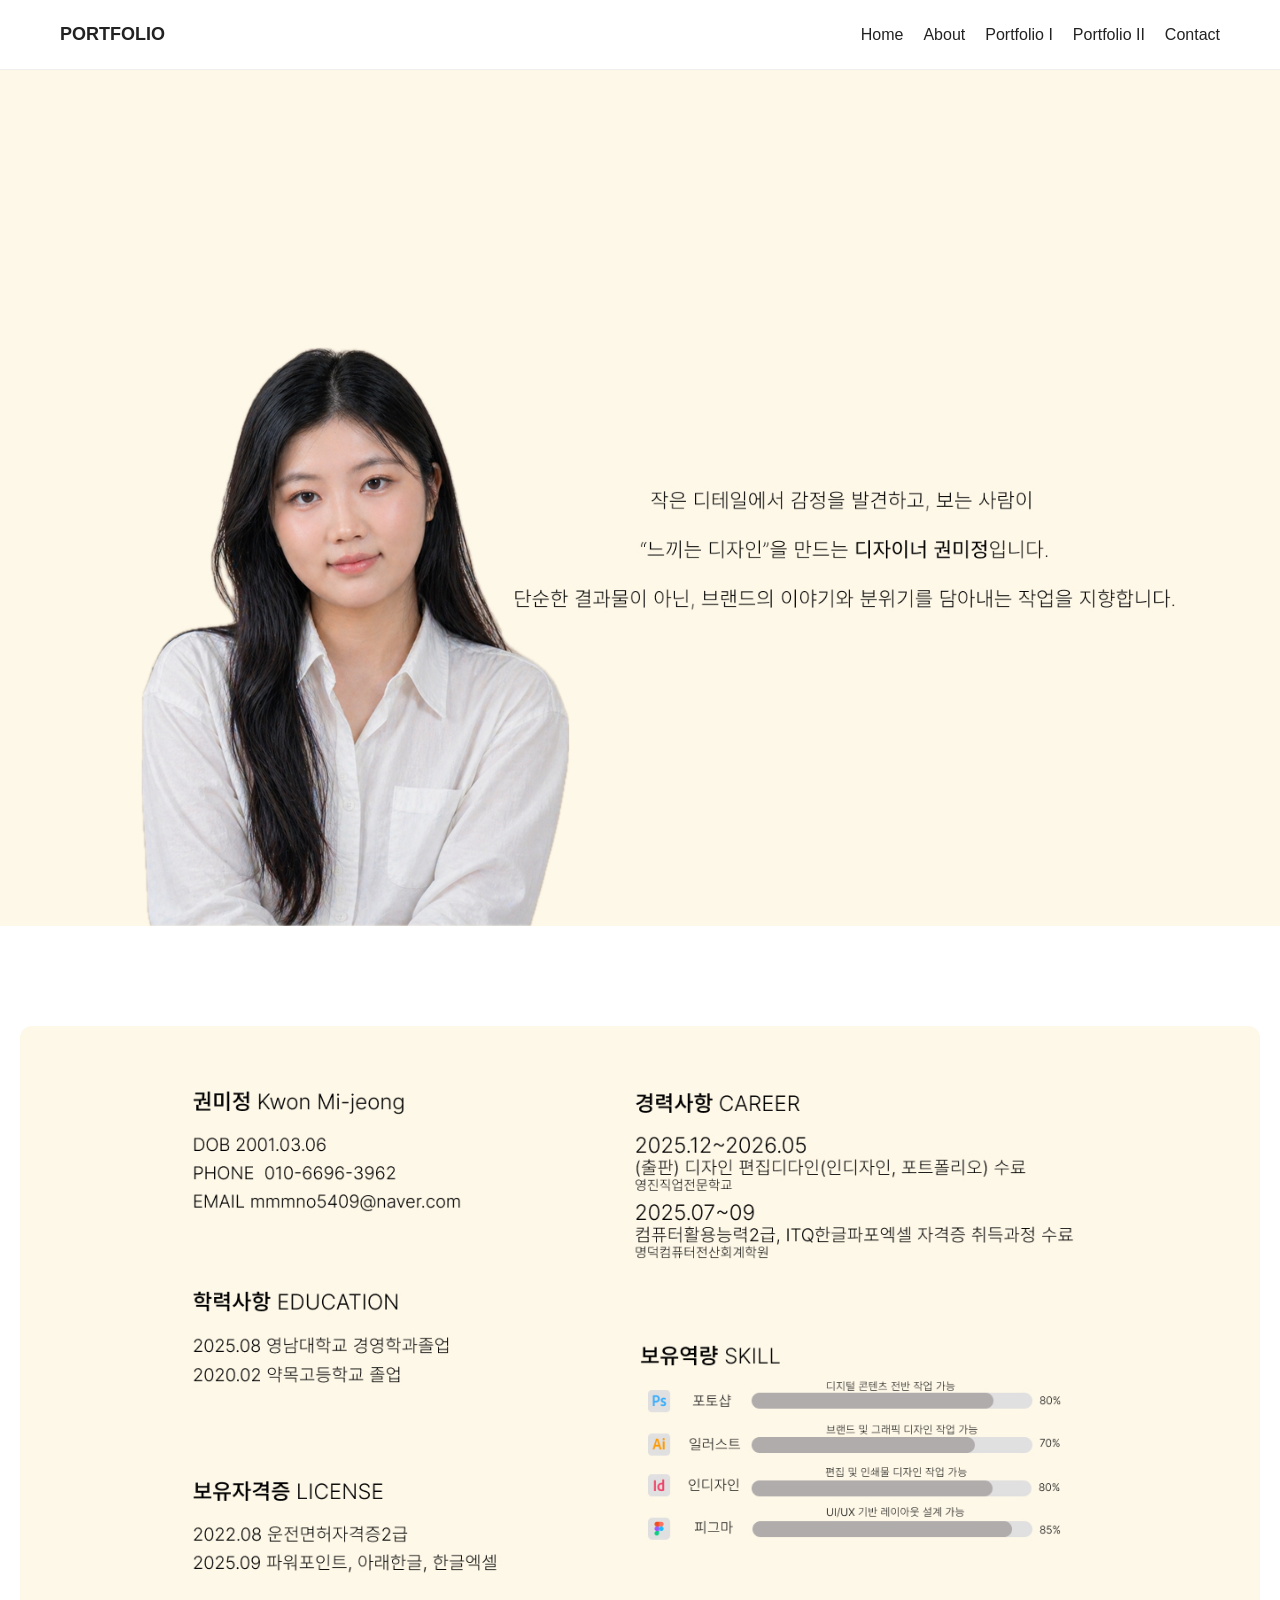
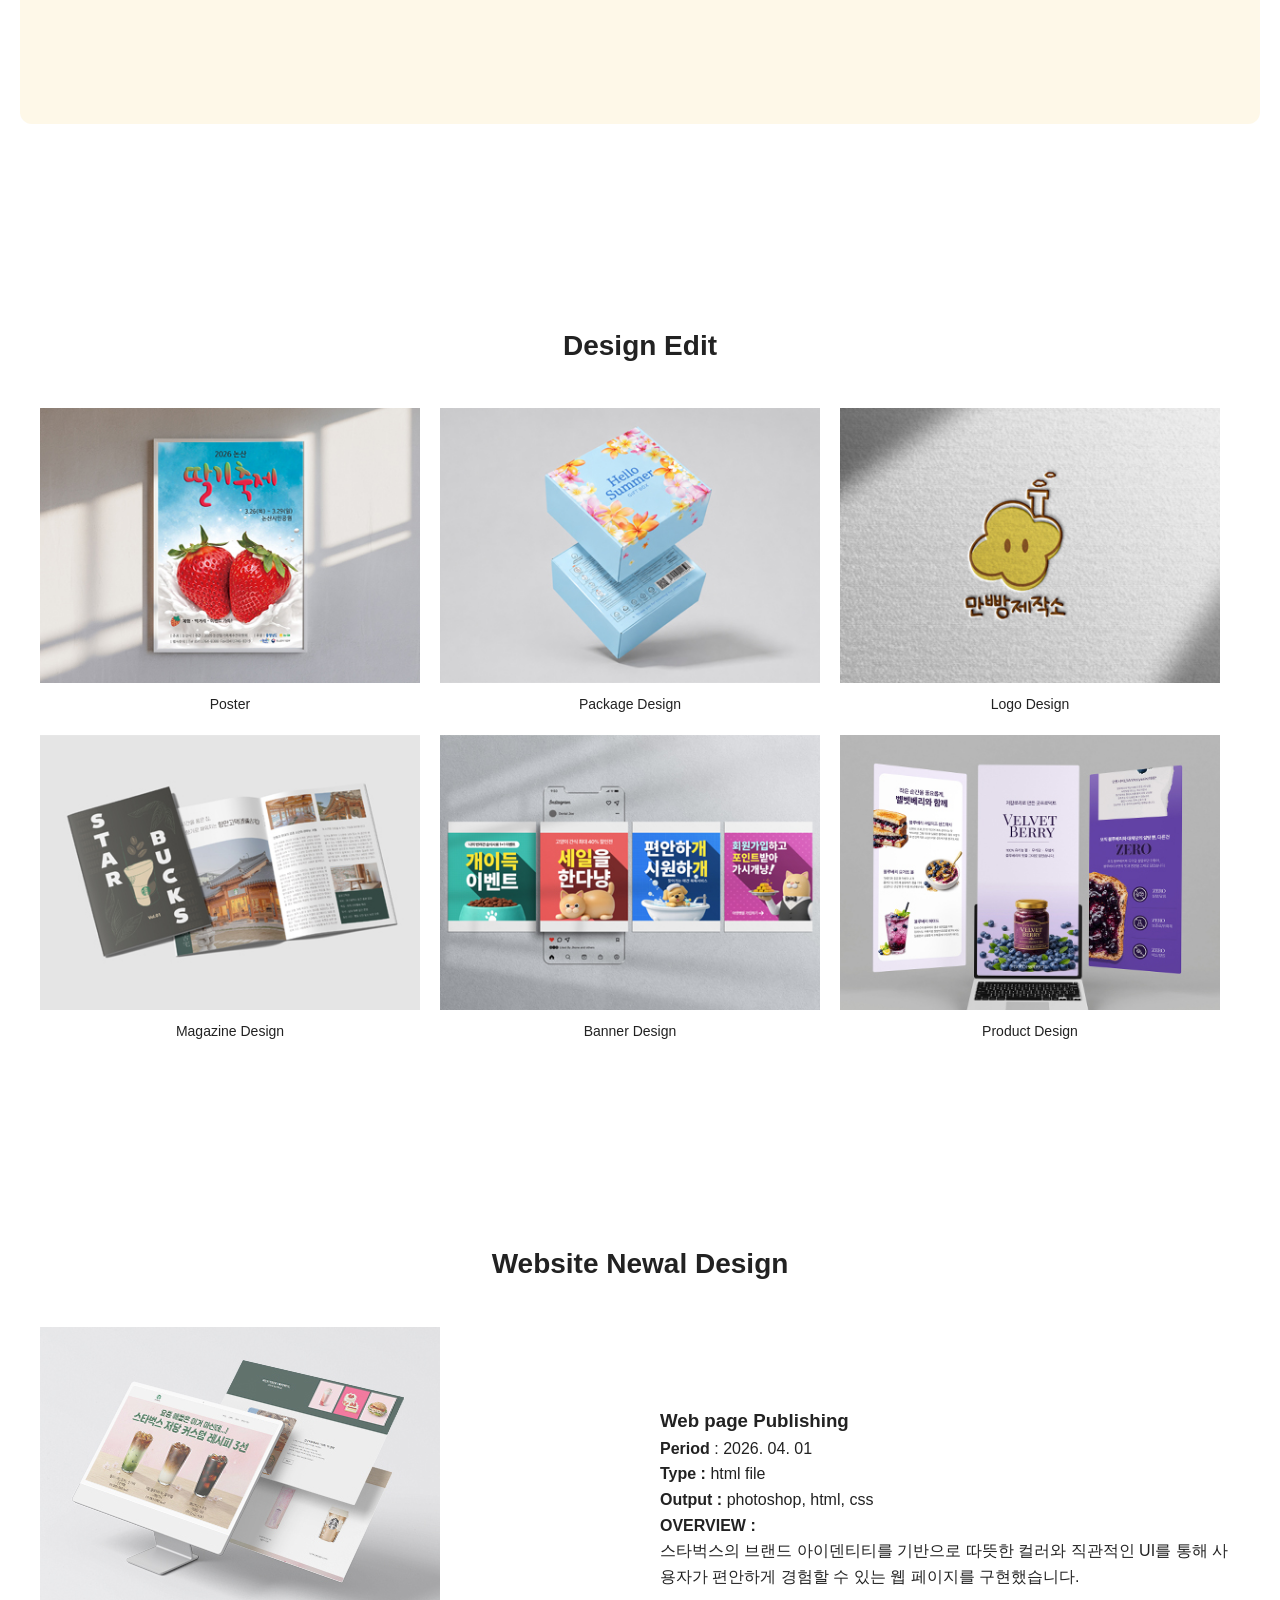
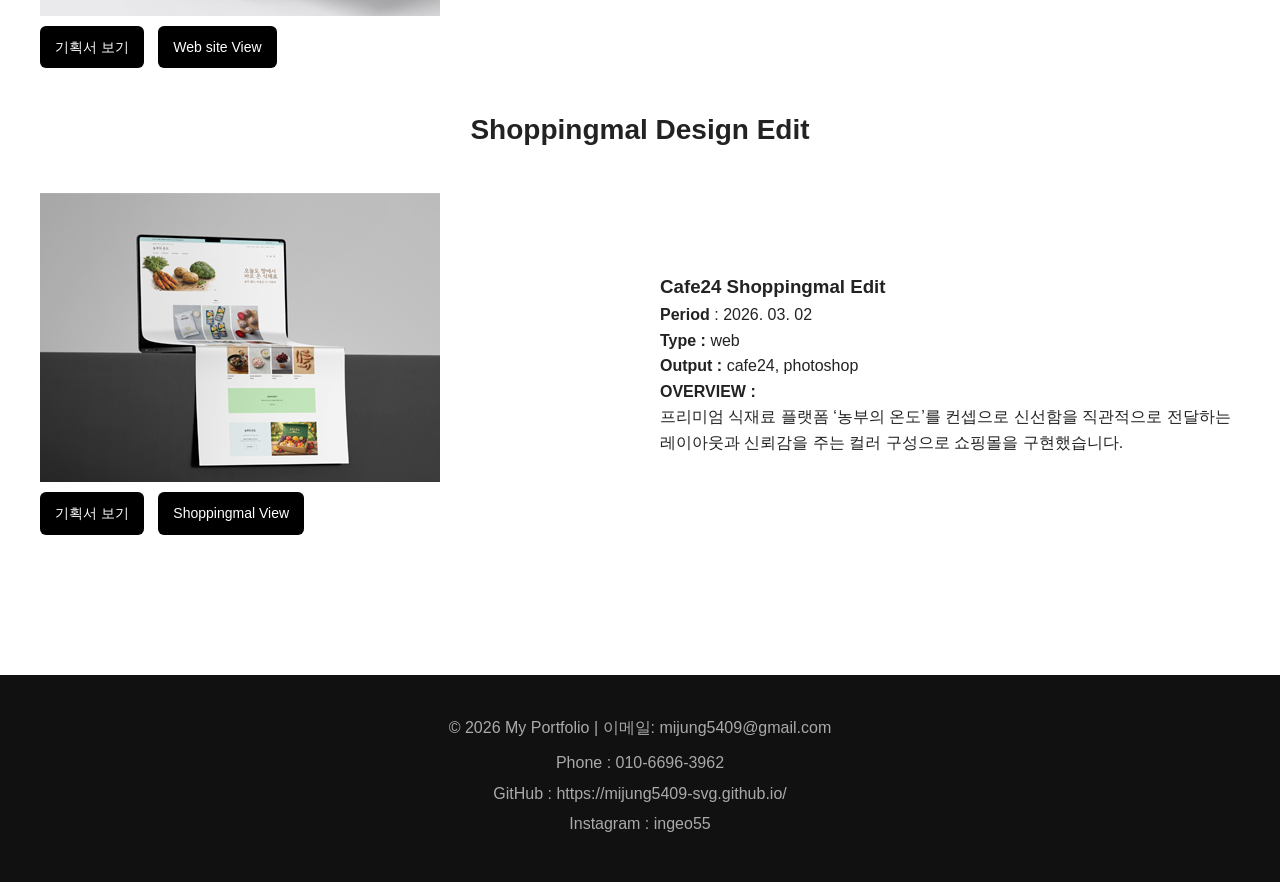
==== commit c2de143c: "Add files via upload" ====
--- a/index.html
+++ b/index.html
@@ -1,135 +1,219 @@
-<!doctype html>
+\<!doctype html>
 <html lang="ko">
-  <head>
-    <meta charset="UTF-8" />
-    <meta name="viewport" content="width=device-width, initial-scale=1.0" />
-    <title> 포트폴리오 </title>
-    <link rel="stylesheet" href="style.css">
- </head>
-  <body>
-    <main id="home">
-      <header>
-        <div class="head">
-          <div class="logo"><a href="#home">PORTFOLIO</a></div>
-          <nav>
-            <ul>
-              <li><a href="#home"> Home </a></li>
-              <li><a href="#about"> About </a></li>
-              <li><a href="#project1"> Portfolio I</a></li>
-              <li><a href="#project2"> Portfolio II</a></li>
-              <li><a href="#contact"> Contact </a></li>
-            </ul>
-          </nav>
-        </div>
-      </header>
-      <div class="hero">
-
-      </div>
-    </main>
-
-    <section id="about">
-    
-      <div><img src="img/about.jpg" /></div>
-    </section>
-
-   <!-- 프로젝트 섹션 -->
+<head>
+  <meta charset="UTF-8" />
+  <meta name="viewport" content="width=device-width, initial-scale=1.0" />
+  <title> 포트폴리오 </title>
+  <link rel="stylesheet" href="style.css">
+</head>
+
+<body>
+
+  <main id="home">
+
+    <header>
+      <div class="head">
+
+        <div class="logo">
+          <a href="#home">PORTFOLIO</a>
+        </div>
+
+        <nav>
+          <ul>
+            <li><a href="#home"> Home </a></li>
+            <li><a href="#about"> About </a></li>
+            <li><a href="#project1"> Portfolio I</a></li>
+            <li><a href="#project2"> Portfolio II</a></li>
+            <li><a href="#contact"> Contact </a></li>
+          </ul>
+        </nav>
+
+      </div>
+    </header>
+
+    <div class="hero"></div>
+
+  </main>
+
+
+  <!-- ABOUT -->
+  <section id="about">
+    <div>
+      <img src="img/about.jpg" />
+    </div>
+  </section>
+
+
+  <!-- 프로젝트 섹션 -->
   <section id="project1">
+
     <h2 class="title">Design Edit</h2>
+
     <div class="gallery">
+
       <div class="box" onclick="openModal('project1')">
         <img src="img/box1.jpg" alt="프로젝트 1" class="thumbnail">
         <p> Poster </p>
       </div>
+
       <div class="box" onclick="openModal('project2')">
         <img src="img/box2.jpg" alt="프로젝트 2" class="thumbnail">
         <p> Package Design </p>
       </div>
+
       <div class="box" onclick="openModal('project3')">
-       <img src="img/box3.jpg" alt="프로젝트 3" class="thumbnail">
-       <p>Logo Design </p>
-      </div>
+        <img src="img/box3.jpg" alt="프로젝트 3" class="thumbnail">
+        <p>Logo Design </p>
+      </div>
+
       <div class="box" onclick="openModal('project4')">
-        <img src="img/box4.jpg" alt="프로젝트 4" class="thumbnail"> 
-         <p> Magazine Design </p>
-      </div>
+        <img src="img/box4.jpg" alt="프로젝트 4" class="thumbnail">
+        <p> Magazine Design </p>
+      </div>
+
       <div class="box" onclick="openModal('project5')">
         <img src="img/box5.jpg" alt="프로젝트 5" class="thumbnail">
-         <p> Banner Design </p>
-      </div>
+        <p> Banner Design </p>
+      </div>
+
       <div class="box" onclick="openModal('project6')">
         <img src="img/box6.jpg" alt="프로젝트 6" class="thumbnail">
-         <p>Product Design </p>
-      </div>
-     </div>
+        <p>Product Design </p>
+      </div>
+
+    </div>
   </section>
-  
+
+
   <!-- 프로젝트 섹션 2 -->
   <section id="project2">
+
     <div id="project2-1">
+
       <h2> Website Newal Design </h2>
-      <h3> </h3>
+
+      <h3></h3>
+
       <div class="web-project">
+
         <div class="wp-left">
+
           <img src="img/web1.jpg">
-          <p> <a href="digital.pdf" target="_blank" class="btn">  기획서 보기  </a>
-              <a href="https://mijung5409-svg.github.io/stb/index.html" target="_blank" class="btn"> Web site View  </a>
-          </p>
-        </div>
+
+          <p>
+            <a href="digital.pdf" target="_blank" class="btn">
+              기획서 보기
+            </a>
+
+            <a href="https://mijung5409-svg.github.io/stb/index.html"
+              target="_blank"
+              class="btn">
+              Web site View
+            </a>
+          </p>
+
+        </div>
+
+
         <div class="wp-right">
+
           <h3> Web page Publishing </h3>
-          <p> <b> Period </b>: 2026. 04. 01 </p>
-          <p> <b> Type :</b> html file </p>
-          <p> <b> Output :</b> photoshop, html, css </p>
-          <p> <b> OVERVIEW :</b></p>
-          <p>스타벅스의 브랜드 아이덴티티를 기반으로
-따뜻한 컬러와 직관적인 UI를 통해
-사용자가 편안하게 경험할 수 있는 웹 페이지를 구현했습니다.
-          </p>
-        </div>
-      </div>
-    </div>
+
+          <p><b> Period </b>: 2026. 04. 01 </p>
+          <p><b> Type :</b> html file </p>
+          <p><b> Output :</b> photoshop, html, css </p>
+
+          <p><b> OVERVIEW :</b></p>
+
+          <p>
+            스타벅스의 브랜드 아이덴티티를 기반으로
+            따뜻한 컬러와 직관적인 UI를 통해
+            사용자가 편안하게 경험할 수 있는 웹 페이지를 구현했습니다.
+          </p>
+
+        </div>
+      </div>
+    </div>
+
+
     <div id="project2-2">
+
       <h2> Shoppingmal Design Edit </h2>
-      <h3> </h3>
+
+      <h3></h3>
+
       <div class="web-project">
+
         <div class="wp-left">
+
           <img src="img/web2.jpg">
-          <p> <a href="shop.pdf" target="_blank" class="btn">  기획서 보기  </a>
-              <a href="https://mmmno5409.cafe24.com" target="_blank" class="btn"> Shoppingmal View </a>
-          </p>
-        </div>
+
+          <p>
+            <a href="shop.pdf" target="_blank" class="btn">
+              기획서 보기
+            </a>
+
+            <a href="https://mmmno5409.cafe24.com"
+              target="_blank"
+              class="btn">
+              Shoppingmal View
+            </a>
+          </p>
+
+        </div>
+
+
         <div class="wp-right">
+
           <h3>Cafe24 Shoppingmal Edit </h3>
-          <p> <b> Period </b>: 2026. 03. 02 </p>
-          <p> <b> Type :</b> web </p>
-          <p> <b> Output :</b> cafe24, photoshop </p>
-          <p> <b> OVERVIEW :</b></p>
-          <p> 프리미엄 식재료 플랫폼 ‘농부의 온도’를 컨셉으로
-신선함을 직관적으로 전달하는 레이아웃과
-신뢰감을 주는 컬러 구성으로 쇼핑몰을 구현했습니다.
-          </p>
-        </div>
+
+          <p><b> Period </b>: 2026. 03. 02 </p>
+          <p><b> Type :</b> web </p>
+          <p><b> Output :</b> cafe24, photoshop </p>
+
+          <p><b> OVERVIEW :</b></p>
+
+          <p>
+            프리미엄 식재료 플랫폼 ‘농부의 온도’를 컨셉으로
+            신선함을 직관적으로 전달하는 레이아웃과
+            신뢰감을 주는 컬러 구성으로 쇼핑몰을 구현했습니다.
+          </p>
+
+        </div>
+
       </div>
     </div>
   </section>
-  
-    <!-- 연락처 섹션 -->
-    <footer id="contact">
-      <p>© 2026 My Portfolio | 이메일: mijung5409@gmail.com</p>
-      <ul class="social-links">
-        <li><a href="#">Phone : 010-6696-3962</a></li>
-        <li><a href="#">GitHub : https://mijung5409-svg.github.io/</a></li>
-        <li><a href="#">Instagram : ingeo55</a></li>
-      </ul>
-    </footer>
-    
-    <!-- 모달 창 -->
-    <div id="modal" class="modal" onclick="closeModalOnOutside(event)">
-      <div class="modal-content">
-        <span class="close" onclick="closeModal()">&times;</span>
-        <div id="modal-body"></div>
-      </div>
-    </div>
-    <script src="modal.js"></script>
-  </body>
+
+
+  <!-- 연락처 -->
+  <footer id="contact">
+
+    <p>© 2026 My Portfolio | 이메일: mijung5409@gmail.com</p>
+
+    <ul class="social-links">
+      <li><a href="#">Phone : 010-6696-3962</a></li>
+      <li><a href="#">GitHub : https://mijung5409-svg.github.io/</a></li>
+      <li><a href="#">Instagram : ingeo55</a></li>
+    </ul>
+
+  </footer>
+
+
+  <!-- 모달 창 -->
+  <div id="modal" class="modal" onclick="closeModalOnOutside(event)">
+
+    <div class="modal-content">
+
+      <span class="close" onclick="closeModal()">&times;</span>
+
+      <div id="modal-body"></div>
+
+    </div>
+
+  </div>
+
+  <script src="modal.js"></script>
+
+</body>
 </html>
--- a/style.css
+++ b/style.css
@@ -1,10 +1,10 @@
 /* 기본 세팅 */
+
 * {
   margin: 0;
   padding: 0;
   box-sizing: border-box;
 }
-
 
 body,
 html {
@@ -15,7 +15,9 @@
   background: #fff;
 }
 
+
 /* 공통 */
+
 a {
   text-decoration: none;
   color: inherit;
@@ -31,7 +33,9 @@
   display: block;
 }
 
+
 /* 헤더 */
+
 header {
   position: fixed;
   width: 100%;
@@ -45,6 +49,7 @@
   max-width: 1200px;
   margin: 0 auto;
   padding: 20px;
+
   display: flex;
   justify-content: space-between;
   align-items: center;
@@ -60,46 +65,76 @@
   gap: 20px;
 }
 
+
+/* 메인 */
+
 main {
+
+
+  max-width: 1900px;
   height: 100%;
-  background: url(img/main.jpg) no-repeat center;
-  background-size: 100% 100%; 
+
+  margin: 0 auto;
+
+  background:
+  url(img/main.jpg) no-repeat center,
+  #FEF8E8;
+
+
+  background-color: #FEF8E8;
+
   position: relative;
 }
 
 .hero h1 {
   font-size: 40px;
   margin-bottom: 10px;
- }
+}
 
 .hero h2 {
   font-size: 18px;
   color: #777;
 }
 
+
 /* 섹션 */
+
 section {
   padding: 100px 20px;
 }
 
-.title ,h2{
+.title,
+h2 {
   text-align: center;
   font-size: 28px;
   margin-bottom: 40px;
 }
 
+
 /* about */
-#about{background-color:#FEF8E8 ;}
+
+#about {
+  background-color:white;
+}
+
 #about img {
-  max-width: 1400px;
+
+  width: 1400px;
+  height: 600px;
+
   margin: 0 auto;
+
+  object-fit: cover;
   border-radius: 12px;
 }
 
+
 /* 갤러리 */
+
 .gallery {
   max-width: 1200px;
   margin: 0 auto;
+
   display: flex;
   flex-wrap: wrap;
   gap: 20px;
@@ -118,7 +153,7 @@
 .box img {
   width: 100%;
   object-fit: cover;
- }
+}
 
 .box p {
   margin-top: 10px;
@@ -127,11 +162,12 @@
 }
 
 
-
 /* 웹 프로젝트 */
+
 .web-project {
   max-width: 1200px;
   margin: 40px auto;
+
   display: flex;
   gap: 40px;
   align-items: center;
@@ -140,7 +176,7 @@
 
 .wp-left {
   flex: 1;
- }
+}
 
 .wp-right {
   flex: 1;
@@ -150,14 +186,19 @@
   display: inline-block;
   margin-top: 10px;
   margin-right: 10px;
+
   padding: 10px 15px;
+
   background: black;
   color: white;
+
   border-radius: 6px;
   font-size: 14px;
 }
 
+
 /* 푸터 */
+
 footer {
   background: #111;
   color: #aaa;
@@ -173,16 +214,23 @@
   margin: 5px 0;
 }
 
+
 /* 모달 */
+
 .modal {
   display: none;
+
   position: fixed;
   z-index: 10000;
+
   top: 0;
   left: 0;
+
   width: 100%;
   height: 100%;
+
   background: rgba(0,0,0,0.7);
+
   justify-content: center;
   align-items: center;
 }
@@ -195,11 +243,15 @@
 
 .modal-content {
   background: white;
+
   padding: 20px;
+
   max-width: 1200px;
   width: 90%;
-   max-height: 90vh;
+
+  max-height: 90vh;
   overflow-y: auto;
+
   position: relative;
   animation: slideIn 0.3s;
 }
@@ -209,24 +261,29 @@
   cursor: pointer;
   font-size: 20px;
 }
+
+
 /* =========================
    반응형 추가 코드
 ========================= */
 
 /* 메인 이미지 비율 유지 */
+
 main {
   background-size: cover;
   background-position: center;
 }
 
+
 /* About 이미지 반응형 */
+
 #about img {
-  width: 100%;
-  height: auto;
   object-fit: cover;
 }
 
+
 /* 태블릿 */
+
 @media screen and (max-width: 1024px) {
 
   .gallery {
@@ -244,9 +301,12 @@
   nav ul {
     gap: 12px;
   }
-}
+
+}
+
 
 /* 모바일 */
+
 @media screen and (max-width: 768px) {
 
   .head {
@@ -285,4 +345,17 @@
   footer {
     font-size: 13px;
   }
+
+}
+
+
+/* ABOUT 반응형 */
+
+@media screen and (max-width: 1440px){
+
+  #about img{
+    width:100%;
+    height:auto;
+  }
+
 }
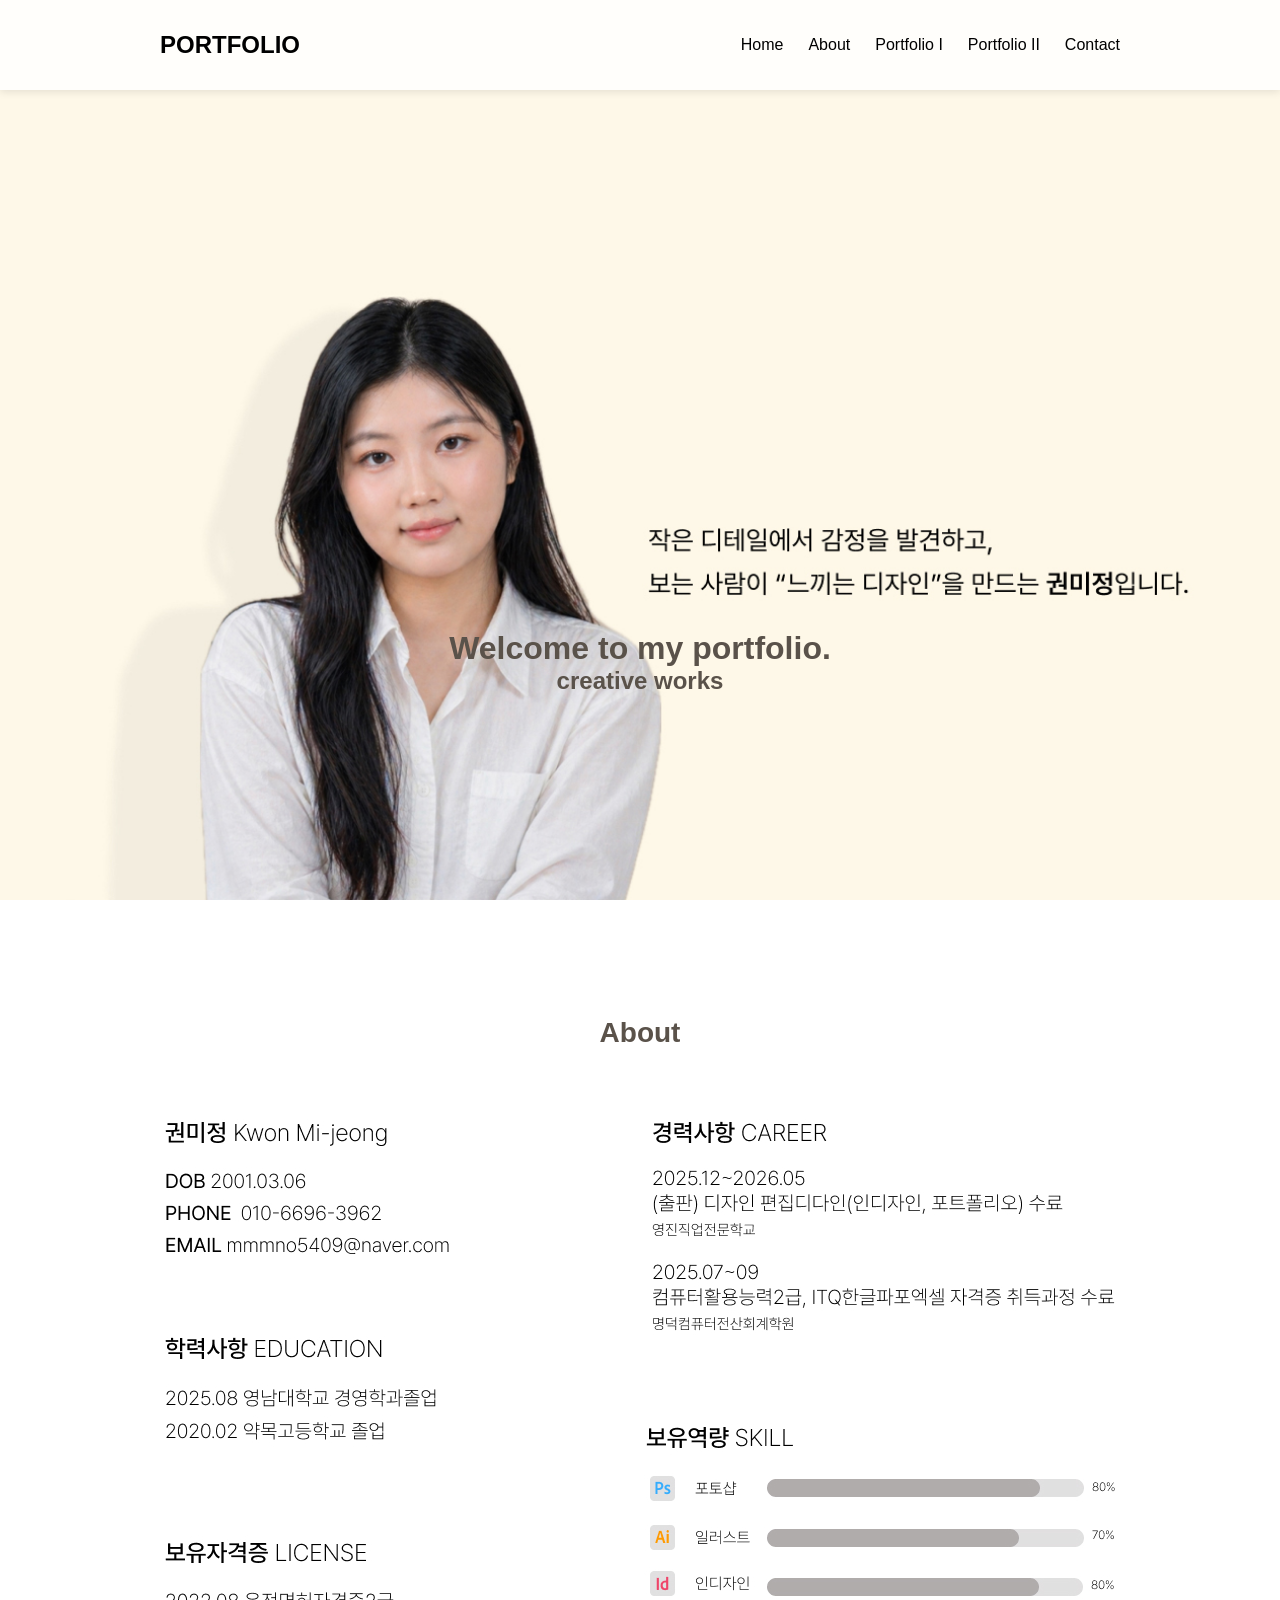
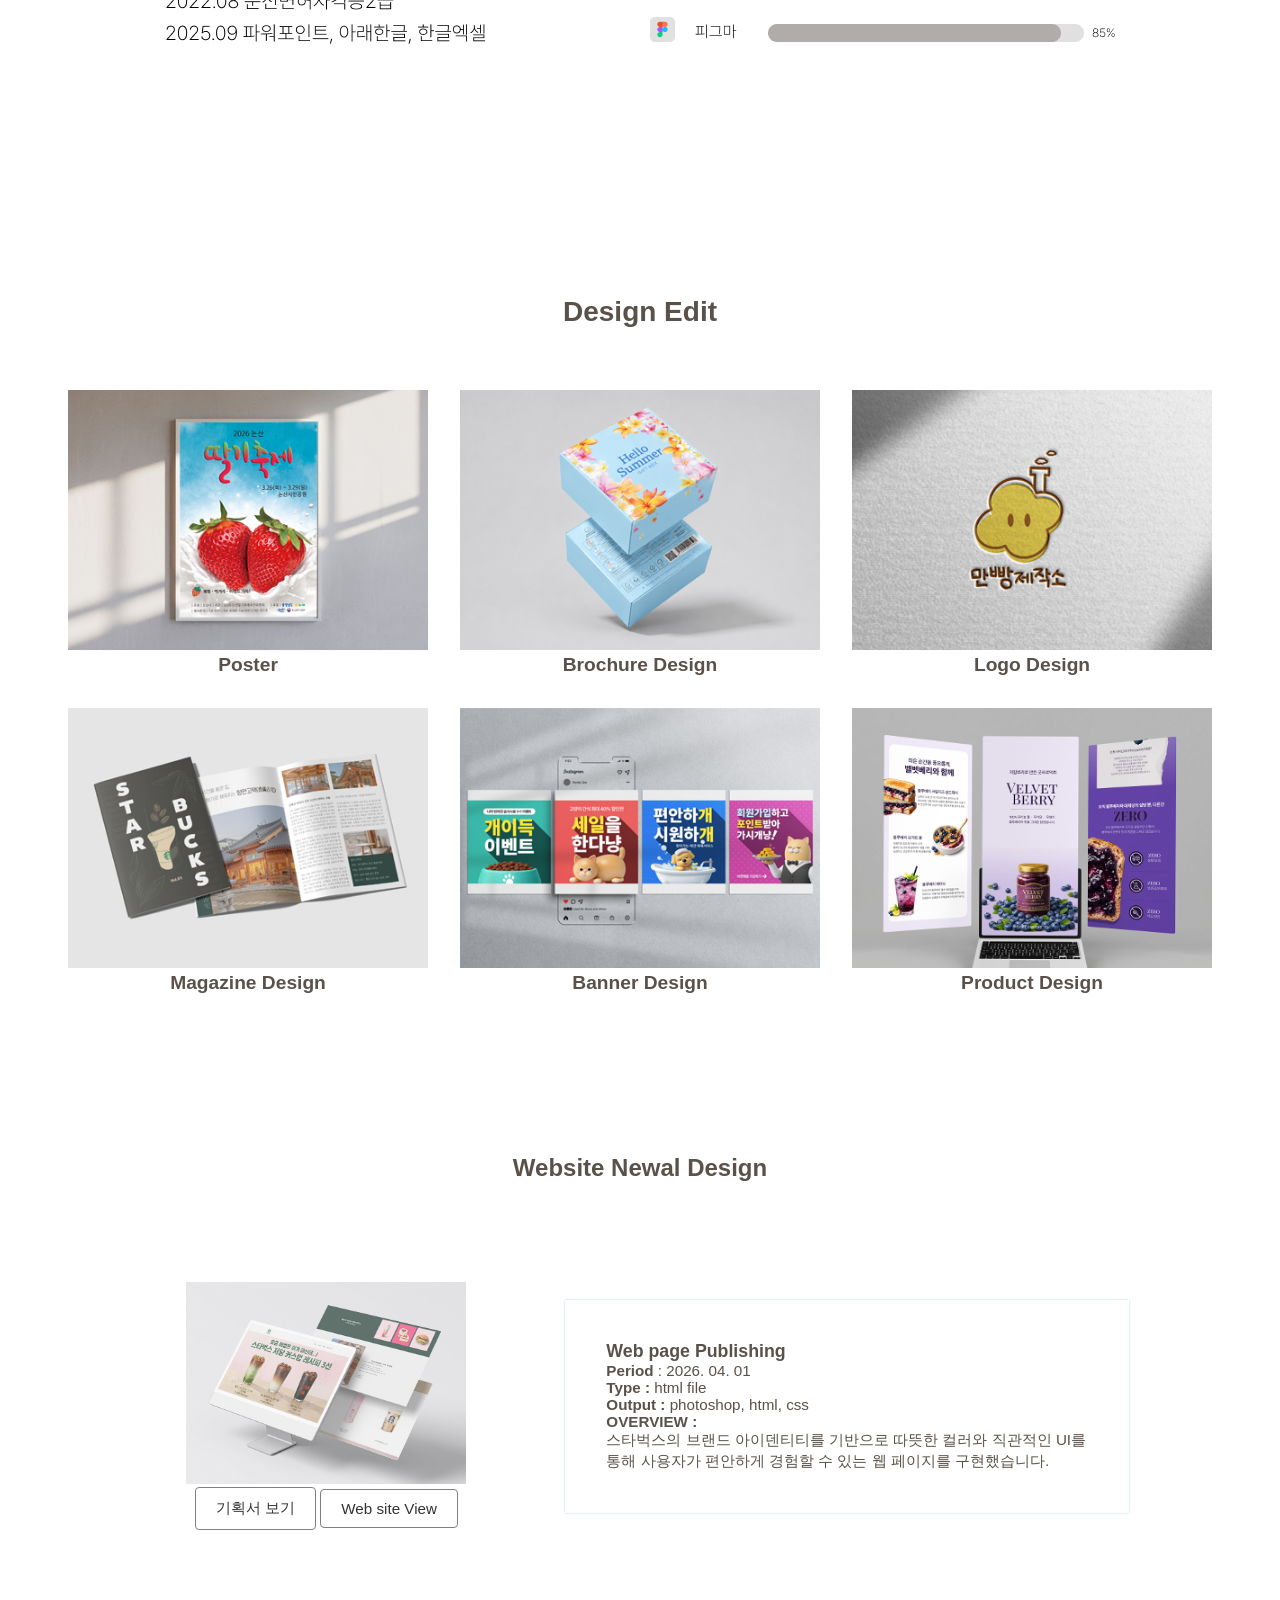
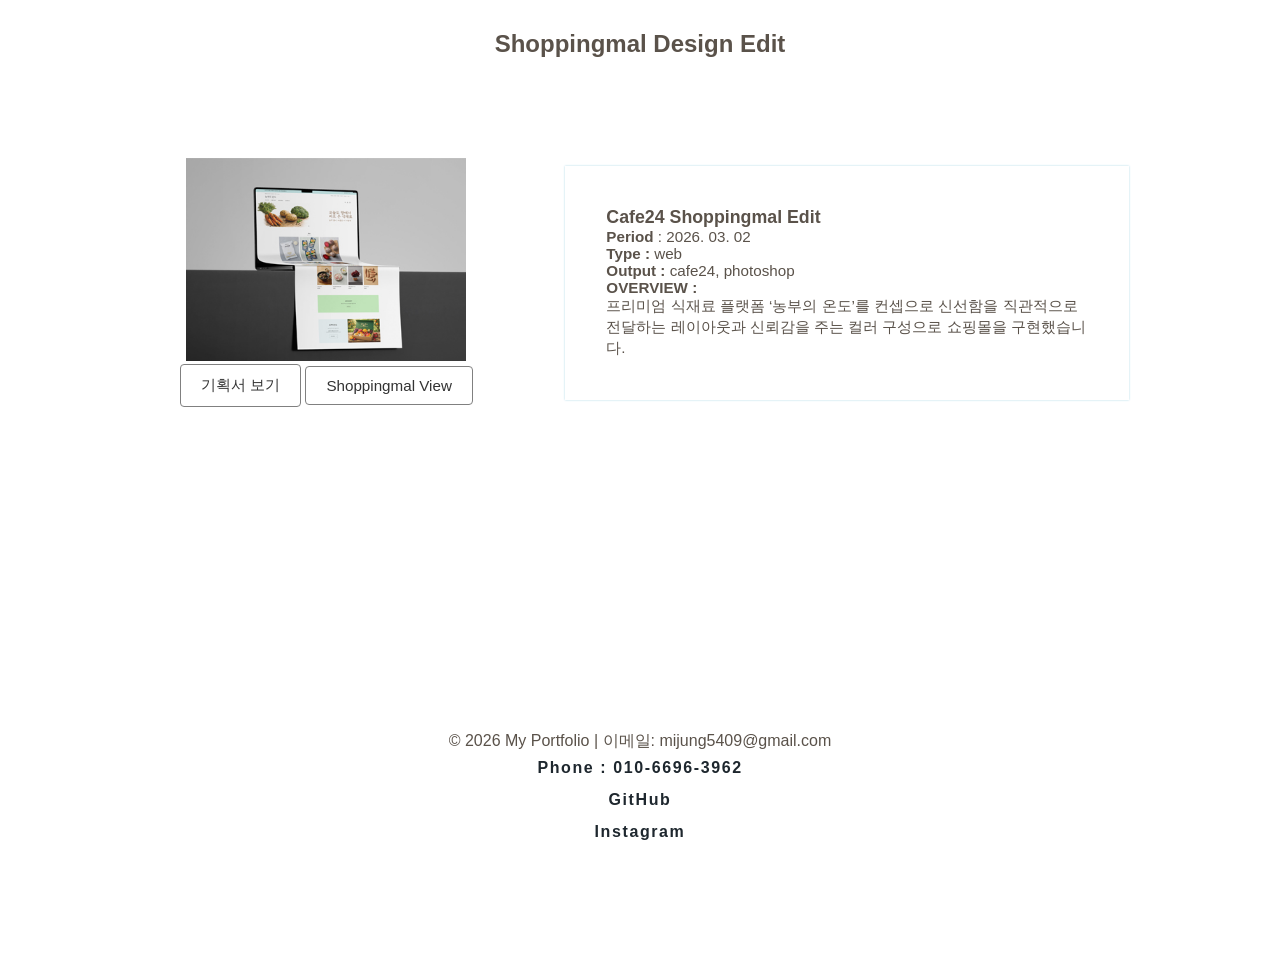
==== commit c71d3d9f: "Add files via upload" ====
--- a/index.html
+++ b/index.html
@@ -1,219 +1,136 @@
-\<!doctype html>
+<!doctype html>
 <html lang="ko">
-<head>
-  <meta charset="UTF-8" />
-  <meta name="viewport" content="width=device-width, initial-scale=1.0" />
-  <title> 포트폴리오 </title>
-  <link rel="stylesheet" href="style.css">
-</head>
+  <head>
+    <meta charset="UTF-8" />
+    <meta name="viewport" content="width=device-width, initial-scale=1.0" />
+    <title> 포트폴리오 </title>
+    <link rel="stylesheet" href="style.css">
+ </head>
+  <body>
+    <main id="home">
+      <header>
+        <div class="head">
+          <div class="logo"><a href="#home">PORTFOLIO</a></div>
+          <nav>
+            <ul>
+              <li><a href="#home"> Home </a></li>
+              <li><a href="#about"> About </a></li>
+              <li><a href="#project1"> Portfolio I</a></li>
+              <li><a href="#project2"> Portfolio II</a></li>
+              <li><a href="#contact"> Contact </a></li>
+            </ul>
+          </nav>
+        </div>
+      </header>
+      <div class="hero">
+        <h1>Welcome to my portfolio.</h1>
+        <h2>creative works</h2>
+      </div>
+    </main>
 
-<body>
+    <section id="about">
+      <h2 class="title">About</h2>
+      <div><img src="img/about.jpg" /></div>
+    </section>
 
-  <main id="home">
-
-    <header>
-      <div class="head">
-
-        <div class="logo">
-          <a href="#home">PORTFOLIO</a>
-        </div>
-
-        <nav>
-          <ul>
-            <li><a href="#home"> Home </a></li>
-            <li><a href="#about"> About </a></li>
-            <li><a href="#project1"> Portfolio I</a></li>
-            <li><a href="#project2"> Portfolio II</a></li>
-            <li><a href="#contact"> Contact </a></li>
-          </ul>
-        </nav>
-
-      </div>
-    </header>
-
-    <div class="hero"></div>
-
-  </main>
-
-
-  <!-- ABOUT -->
-  <section id="about">
-    <div>
-      <img src="img/about.jpg" />
-    </div>
-  </section>
-
-
-  <!-- 프로젝트 섹션 -->
+   <!-- 프로젝트 섹션 -->
   <section id="project1">
-
     <h2 class="title">Design Edit</h2>
-
     <div class="gallery">
-
       <div class="box" onclick="openModal('project1')">
         <img src="img/box1.jpg" alt="프로젝트 1" class="thumbnail">
         <p> Poster </p>
       </div>
-
       <div class="box" onclick="openModal('project2')">
         <img src="img/box2.jpg" alt="프로젝트 2" class="thumbnail">
-        <p> Package Design </p>
+        <p> Brochure Design </p>
       </div>
-
       <div class="box" onclick="openModal('project3')">
-        <img src="img/box3.jpg" alt="프로젝트 3" class="thumbnail">
-        <p>Logo Design </p>
+       <img src="img/box3.jpg" alt="프로젝트 3" class="thumbnail">
+       <p>Logo Design </p>
       </div>
-
       <div class="box" onclick="openModal('project4')">
-        <img src="img/box4.jpg" alt="프로젝트 4" class="thumbnail">
-        <p> Magazine Design </p>
+        <img src="img/box4.jpg" alt="프로젝트 4" class="thumbnail"> 
+         <p> Magazine Design </p>
       </div>
-
       <div class="box" onclick="openModal('project5')">
         <img src="img/box5.jpg" alt="프로젝트 5" class="thumbnail">
-        <p> Banner Design </p>
+         <p> Banner Design </p>
       </div>
-
       <div class="box" onclick="openModal('project6')">
         <img src="img/box6.jpg" alt="프로젝트 6" class="thumbnail">
-        <p>Product Design </p>
+         <p>Product Design </p>
       </div>
-
-    </div>
+     </div>
   </section>
-
-
+  
   <!-- 프로젝트 섹션 2 -->
   <section id="project2">
-
     <div id="project2-1">
-
       <h2> Website Newal Design </h2>
-
-      <h3></h3>
-
+      <h3> </h3>
       <div class="web-project">
-
         <div class="wp-left">
-
           <img src="img/web1.jpg">
-
-          <p>
-            <a href="digital.pdf" target="_blank" class="btn">
-              기획서 보기
-            </a>
-
-            <a href="https://mijung5409-svg.github.io/stb/index.html"
-              target="_blank"
-              class="btn">
-              Web site View
-            </a>
+          <p> <a href="digital.pdf" target="_blank" class="btn">  기획서 보기  </a>
+              <a href="https://mijung5409-svg.github.io/stb/index.html" class="btn"> Web site View  </a>
           </p>
-
         </div>
-
-
         <div class="wp-right">
-
           <h3> Web page Publishing </h3>
-
-          <p><b> Period </b>: 2026. 04. 01 </p>
-          <p><b> Type :</b> html file </p>
-          <p><b> Output :</b> photoshop, html, css </p>
-
-          <p><b> OVERVIEW :</b></p>
-
-          <p>
-            스타벅스의 브랜드 아이덴티티를 기반으로
-            따뜻한 컬러와 직관적인 UI를 통해
-            사용자가 편안하게 경험할 수 있는 웹 페이지를 구현했습니다.
+          <p> <b> Period </b>: 2026. 04. 01 </p>
+          <p> <b> Type :</b> html file </p>
+          <p> <b> Output :</b> photoshop, html, css </p>
+          <p> <b> OVERVIEW :</b></p>
+          <p>스타벅스의 브랜드 아이덴티티를 기반으로
+따뜻한 컬러와 직관적인 UI를 통해
+사용자가 편안하게 경험할 수 있는 웹 페이지를 구현했습니다.
           </p>
-
         </div>
       </div>
     </div>
-
-
     <div id="project2-2">
-
       <h2> Shoppingmal Design Edit </h2>
-
-      <h3></h3>
-
+      <h3> </h3>
       <div class="web-project">
-
         <div class="wp-left">
-
           <img src="img/web2.jpg">
-
-          <p>
-            <a href="shop.pdf" target="_blank" class="btn">
-              기획서 보기
-            </a>
-
-            <a href="https://mmmno5409.cafe24.com"
-              target="_blank"
-              class="btn">
-              Shoppingmal View
-            </a>
+          <p> <a href="shop.pdf" target="_blank" class="btn">  기획서 보기  </a>
+              <a href="https://mmmno5409.cafe24.com" class="btn"> Shoppingmal View </a>
           </p>
-
         </div>
-
-
         <div class="wp-right">
-
           <h3>Cafe24 Shoppingmal Edit </h3>
-
-          <p><b> Period </b>: 2026. 03. 02 </p>
-          <p><b> Type :</b> web </p>
-          <p><b> Output :</b> cafe24, photoshop </p>
-
-          <p><b> OVERVIEW :</b></p>
-
-          <p>
-            프리미엄 식재료 플랫폼 ‘농부의 온도’를 컨셉으로
-            신선함을 직관적으로 전달하는 레이아웃과
-            신뢰감을 주는 컬러 구성으로 쇼핑몰을 구현했습니다.
+          <p> <b> Period </b>: 2026. 03. 02 </p>
+          <p> <b> Type :</b> web </p>
+          <p> <b> Output :</b> cafe24, photoshop </p>
+          <p> <b> OVERVIEW :</b></p>
+          <p> 프리미엄 식재료 플랫폼 ‘농부의 온도’를 컨셉으로
+신선함을 직관적으로 전달하는 레이아웃과
+신뢰감을 주는 컬러 구성으로 쇼핑몰을 구현했습니다.
           </p>
-
         </div>
-
       </div>
     </div>
   </section>
-
-
-  <!-- 연락처 -->
-  <footer id="contact">
-
-    <p>© 2026 My Portfolio | 이메일: mijung5409@gmail.com</p>
-
-    <ul class="social-links">
-      <li><a href="#">Phone : 010-6696-3962</a></li>
-      <li><a href="#">GitHub : https://mijung5409-svg.github.io/</a></li>
-      <li><a href="#">Instagram : ingeo55</a></li>
-    </ul>
-
-  </footer>
-
-
-  <!-- 모달 창 -->
-  <div id="modal" class="modal" onclick="closeModalOnOutside(event)">
-
-    <div class="modal-content">
-
-      <span class="close" onclick="closeModal()">&times;</span>
-
-      <div id="modal-body"></div>
-
+  
+    <!-- 연락처 섹션 -->
+    <footer id="contact">
+      <p>© 2026 My Portfolio | 이메일: mijung5409@gmail.com</p>
+      <ul class="social-links">
+        <li><a href="#">Phone : 010-6696-3962</a></li>
+        <li><a href="#">GitHub</a></li>
+        <li><a href="#">Instagram</a></li>
+      </ul>
+    </footer>
+    
+    <!-- 모달 창 -->
+    <div id="modal" class="modal" onclick="closeModalOnOutside(event)">
+      <div class="modal-content">
+        <span class="close" onclick="closeModal()">&times;</span>
+        <div id="modal-body"></div>
+      </div>
     </div>
-
-  </div>
-
-  <script src="modal.js"></script>
-
-</body>
+    <script src="modal.js"></script>
+  </body>
 </html>
--- a/style.css
+++ b/style.css
@@ -1,238 +1,224 @@
-/* 기본 세팅 */
-
-* {
+  * {
   margin: 0;
   padding: 0;
   box-sizing: border-box;
 }
 
+li {
+  list-style: none;
+}
+
+a {
+  color: black;
+  text-decoration: none;
+}
+
 body,
 html {
   height: 100%;
-  font-family: 'Pretendard', sans-serif;
-  line-height: 1.6;
-  color: #222;
-  background: #fff;
-}
-
-
-/* 공통 */
-
-a {
-  text-decoration: none;
-  color: inherit;
-}
-
-ul {
-  list-style: none;
-}
-
-img {
-  max-width: 100%;
-  height: auto;
-  display: block;
-}
-
-
-/* 헤더 */
+  font-family: "Noto Sans KR", sans-serif;
+  color: #5a524a;
+}
+
+.wrap {
+  width: 1200px;
+  margin: 2rem auto;
+}
+
+main {
+  height: 100%;
+  background: url(img/main.jpg) no-repeat center/cover; 
+  position: relative;
+}
 
 header {
+  width: 100%;
+  background: rgba(255, 255, 255, 0.8);
+  padding: 1.2rem;
   position: fixed;
-  width: 100%;
-  top: 0;
-  background: white;
-  border-bottom: 1px solid #eee;
-  z-index: 100;
+  box-shadow: 0 2px 8px rgba(0, 0, 0, 0.1);
+  z-index: 999;
 }
 
 .head {
-  max-width: 1200px;
+  width: 1000px;
   margin: 0 auto;
-  padding: 20px;
-
+  padding: 12px 20px;
   display: flex;
   justify-content: space-between;
   align-items: center;
 }
 
 .logo {
-  font-weight: bold;
-  font-size: 18px;
-}
-
-nav ul {
-  display: flex;
-  gap: 20px;
-}
-
-
-/* 메인 */
-
-main {
-
-
-  max-width: 1900px;
-  height: 100%;
-
+  font-size: 24px;
+  font-weight: 700;
+}
+
+.head nav ul {
+  display: flex;
+  gap: 25px;
+}
+
+.head nav ul li a {
+  font-weight: 500;
+  font-size: 16px;
+}
+
+.head nav ul li a:hover {
+  color:#4CAF50;
+}
+
+.hero {
+  position: absolute;
+  top: 70%;
+  left: 50%;
+  transform: translateX(-50%);
+  text-align: center;
+}
+
+section {
+  min-height: 100vh; 
+  height: auto;       /* 자동으로 콘텐츠에 맞게 */
+  padding: 6rem 0;  
   margin: 0 auto;
-
-  background:
-  url(img/main.jpg) no-repeat center,
-  #FEF8E8;
-
-
-  background-color: #FEF8E8;
-
+  display: flex;
+  flex-direction: column;
+  justify-content: center;
+  align-items: center;
+  scroll-margin-top: 80px;
+}
+
+.title {
+  font-size: 28px;
+  color: #5a524a;
+  margin-bottom: 30px;
+}
+
+#about {
+  background-color: white;
+  padding: 100px 0;
+  text-align: center;
+}
+
+/* 프로젝트 섹션 */
+.gallery {
+  max-width:1200px;
+  margin:0 auto;
+  display: flex;
+  justify-content: center;
+  align-items: center;
+  gap: 2rem;
+  flex-wrap: wrap;
+  text-align: center;
+  padding: 2rem 0;
   position: relative;
 }
 
-.hero h1 {
-  font-size: 40px;
-  margin-bottom: 10px;
-}
-
-.hero h2 {
-  font-size: 18px;
-  color: #777;
-}
-
-
-/* 섹션 */
-
-section {
-  padding: 100px 20px;
-}
-
-.title,
-h2 {
-  text-align: center;
-  font-size: 28px;
-  margin-bottom: 40px;
-}
-
-
-/* about */
-
-#about {
-  background-color:white;
-}
-
-#about img {
-
-  width: 1400px;
-  height: 600px;
-
-  margin: 0 auto;
-
+.box {
+  width: 30%; 
+  cursor: pointer;
+ }
+
+.box img {
+  width: 100%;
   object-fit: cover;
-  border-radius: 12px;
-}
-
-
-/* 갤러리 */
-
-.gallery {
-  max-width: 1200px;
-  margin: 0 auto;
-
-  display: flex;
+ }
+
+.box p{
+  font-weight:bold;
+  font-size:1.2rem;
+}
+
+.thumbnail:hover {
+  transform: scale(1.03);
+  box-shadow:0 0 10px gray;
+}
+
+/* 프로젝트2 웹포플 */
+#project2 {
+ padding-top: 2rem;
+}
+#project2 h2{text-align: center;}
+.web-project {
+  margin:100px auto;
+  width: 80%;
+  display: flex;
+  gap: 4rem;
   flex-wrap: wrap;
-  gap: 20px;
-}
-
-.box {
-  width: calc(33.333% - 20px);
-  cursor: pointer;
-  transition: 0.3s;
-}
-
-.box:hover {
-  transform: translateY(-5px);
-}
-
-.box img {
-  width: 100%;
-  object-fit: cover;
-}
-
-.box p {
-  margin-top: 10px;
-  text-align: center;
-  font-size: 14px;
-}
-
-
-/* 웹 프로젝트 */
-
-.web-project {
-  max-width: 1200px;
-  margin: 40px auto;
-
-  display: flex;
-  gap: 40px;
-  align-items: center;
-  justify-content: center;
+  justify-content: center;
+  align-items: center;
+  font-size: 0.95rem;
 }
 
 .wp-left {
-  flex: 1;
-}
-
-.wp-right {
-  flex: 1;
+  width: 33%;
+  min-width: 350px;
+  text-align: center;
+}
+
+.wp-left a {
+  display: inline-block;
+  vertical-align: middle;
 }
 
 .btn {
   display: inline-block;
-  margin-top: 10px;
-  margin-right: 10px;
-
-  padding: 10px 15px;
-
-  background: black;
-  color: white;
-
-  border-radius: 6px;
-  font-size: 14px;
-}
-
-
-/* 푸터 */
-
-footer {
-  background: #111;
-  color: #aaa;
-  text-align: center;
-  padding: 40px 20px;
-}
-
-.social-links {
-  margin-top: 10px;
-}
-
-.social-links li {
-  margin: 5px 0;
-}
-
-
-/* 모달 */
-
+  padding: 10px 20px;
+  border:1px solid gray;
+  color:#333;
+  text-decoration: none;
+  border-radius: 4px;
+}
+
+.wp-right {
+  border-radius: 0px;
+  min-width: 400px;
+  text-align: left;
+  width: 55%;
+  box-shadow: 0 0 2px lightblue;
+  padding: 4%;
+}
+
+.wp-left img {
+  width: 80%;
+  object-fit: cover;
+}
+
+#contact {
+  text-align: center;
+  padding: 8rem 0;
+  position: relative; /* 겹침 방지 */
+  z-index: 1;
+}
+
+#contact li {
+  list-style-type: none;
+  line-height: 2rem;
+}
+
+#contact li a {
+  text-decoration: none;
+  color: #1e272e;
+  font-weight: 600;
+  letter-spacing: 0.1rem;
+}
+
+#contact li a:hover {
+  color:#4CAF50;
+  text-shadow: 0 0 3px rgb(229, 248, 193);
+}
+
+/* 모달 스타일 */
 .modal {
   display: none;
-
   position: fixed;
   z-index: 10000;
-
+  left: 0;
   top: 0;
-  left: 0;
-
   width: 100%;
   height: 100%;
-
-  background: rgba(0,0,0,0.7);
-
-  justify-content: center;
-  align-items: center;
+  background-color: rgba(0, 0, 0, 0.85);
+  animation: fadeIn 0.3s;
 }
 
 .modal.active {
@@ -242,120 +228,68 @@
 }
 
 .modal-content {
-  background: white;
-
-  padding: 20px;
-
+  background-color: white;
+  padding: 30px;
+  border-radius: 15px;
   max-width: 1200px;
   width: 90%;
-
   max-height: 90vh;
   overflow-y: auto;
-
   position: relative;
   animation: slideIn 0.3s;
 }
 
 .close {
-  float: right;
+  position: fixed;
+  top:30px;
+  right:14%;
+  font-size: 35px;
+  font-weight: bold;
+  background-color: white;
+  border-radius: 5px;
+  color:black;
   cursor: pointer;
-  font-size: 20px;
-}
-
-
-/* =========================
-   반응형 추가 코드
-========================= */
-
-/* 메인 이미지 비율 유지 */
-
-main {
-  background-size: cover;
-  background-position: center;
-}
-
-
-/* About 이미지 반응형 */
-
-#about img {
-  object-fit: cover;
-}
-
-
-/* 태블릿 */
-
-@media screen and (max-width: 1024px) {
-
-  .gallery {
-    justify-content: center;
+  transition: color 0.3s;
+  line-height: 1;
+  z-index: 10001;
+}
+
+.close:hover {
+  color: #000;
+}
+
+.modal-content img {
+  width: 100%;
+  height: auto;
+  border-radius: 10px;
+  margin-bottom: 20px;
+}
+
+.modal-content h2 {
+  margin-bottom: 15px;
+  color: #333;
+  font-size: 24px;
+}
+
+.modal-content p {
+  line-height: 1.8;
+  color: #666;
+  font-size: 16px;
+}
+
+@keyframes fadeIn {
+  from { opacity: 0; }
+  to { opacity: 1; }
+}
+
+@keyframes slideIn {
+  from { 
+    transform: translateY(-50px);
+    opacity: 0;
   }
-
-  .box {
-    width: calc(50% - 20px);
+  to { 
+    transform: translateY(0);
+    opacity: 1;
   }
-
-  .web-project {
-    flex-direction: column;
-  }
-
-  nav ul {
-    gap: 12px;
-  }
-
-}
-
-
-/* 모바일 */
-
-@media screen and (max-width: 768px) {
-
-  .head {
-    flex-direction: column;
-    gap: 10px;
-  }
-
-  nav ul {
-    flex-wrap: wrap;
-    justify-content: center;
-    font-size: 14px;
-  }
-
-  .title,
-  h2 {
-    font-size: 22px;
-  }
-
-  .gallery {
-    gap: 15px;
-  }
-
-  .box {
-    width: 100%;
-  }
-
-  .web-project {
-    gap: 20px;
-  }
-
-  .btn {
-    width: 100%;
-    text-align: center;
-  }
-
-  footer {
-    font-size: 13px;
-  }
-
-}
-
-
-/* ABOUT 반응형 */
-
-@media screen and (max-width: 1440px){
-
-  #about img{
-    width:100%;
-    height:auto;
-  }
-
-}+} 
+
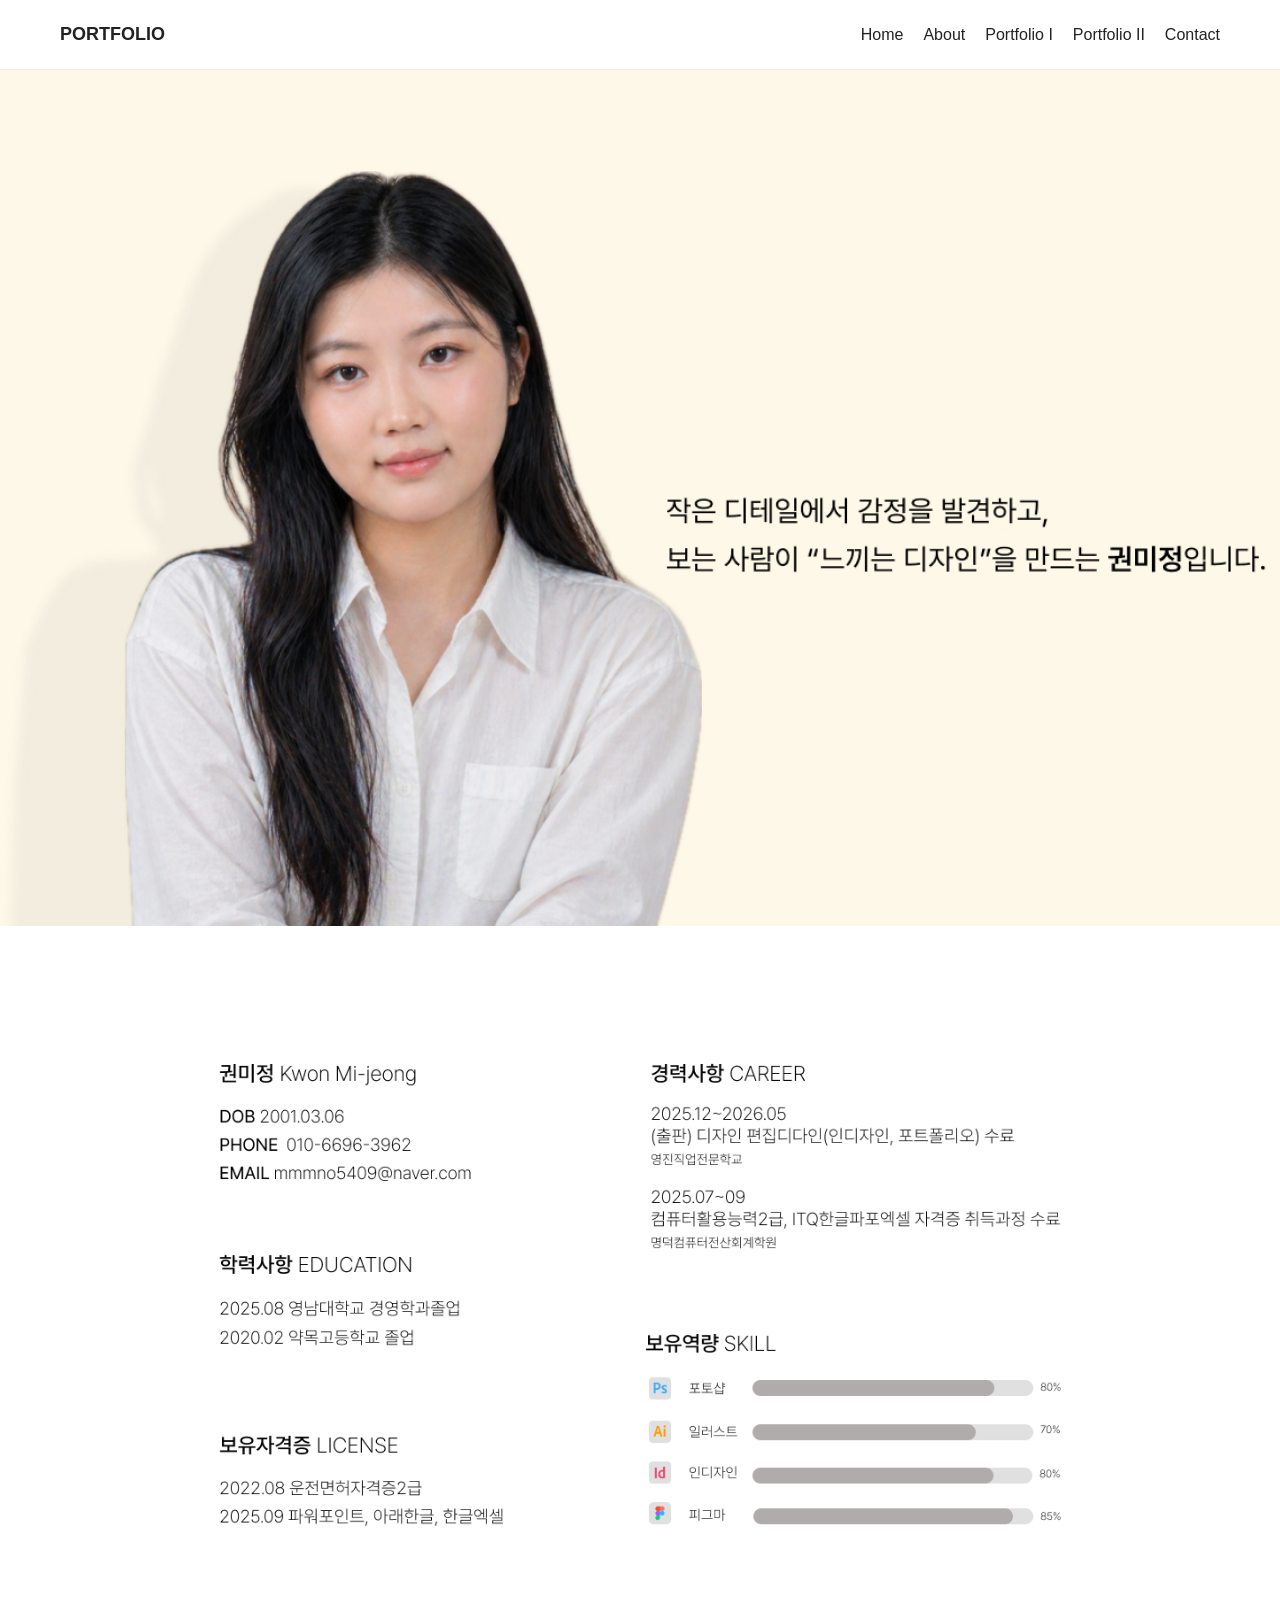
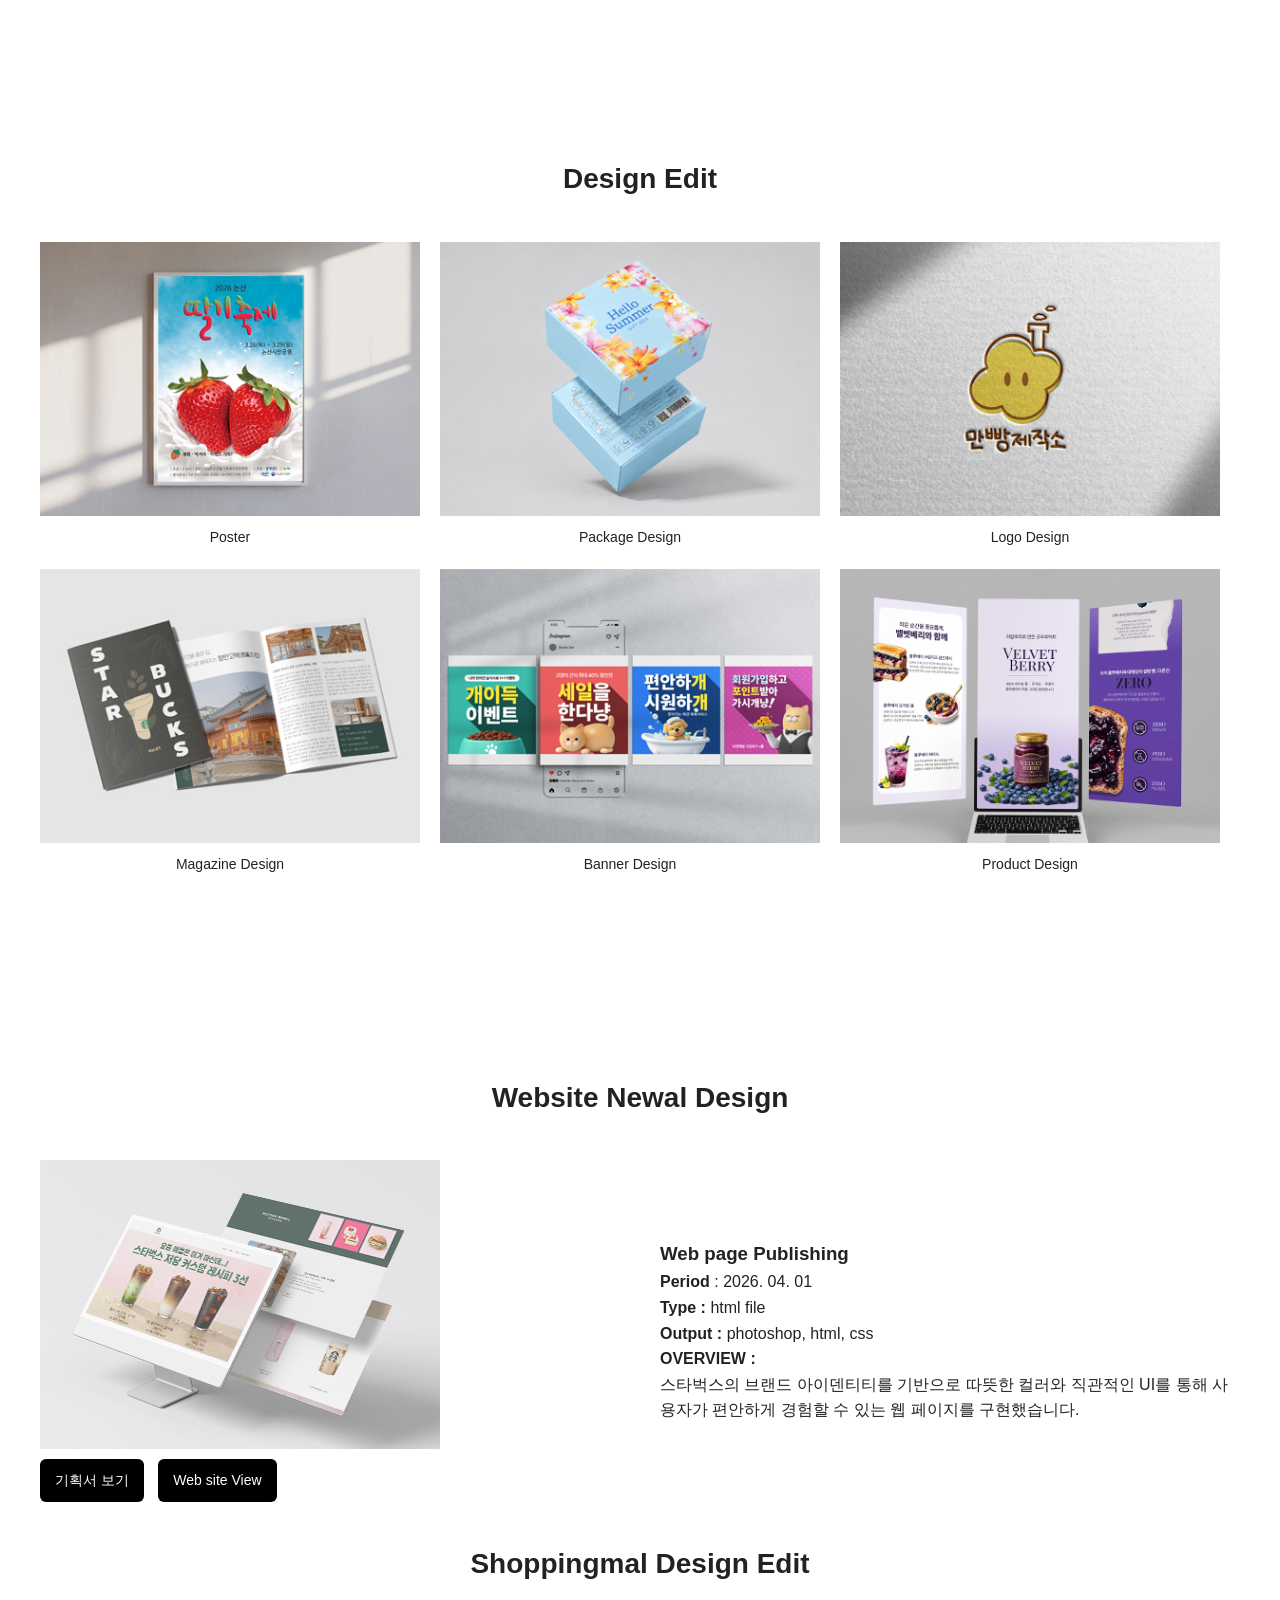
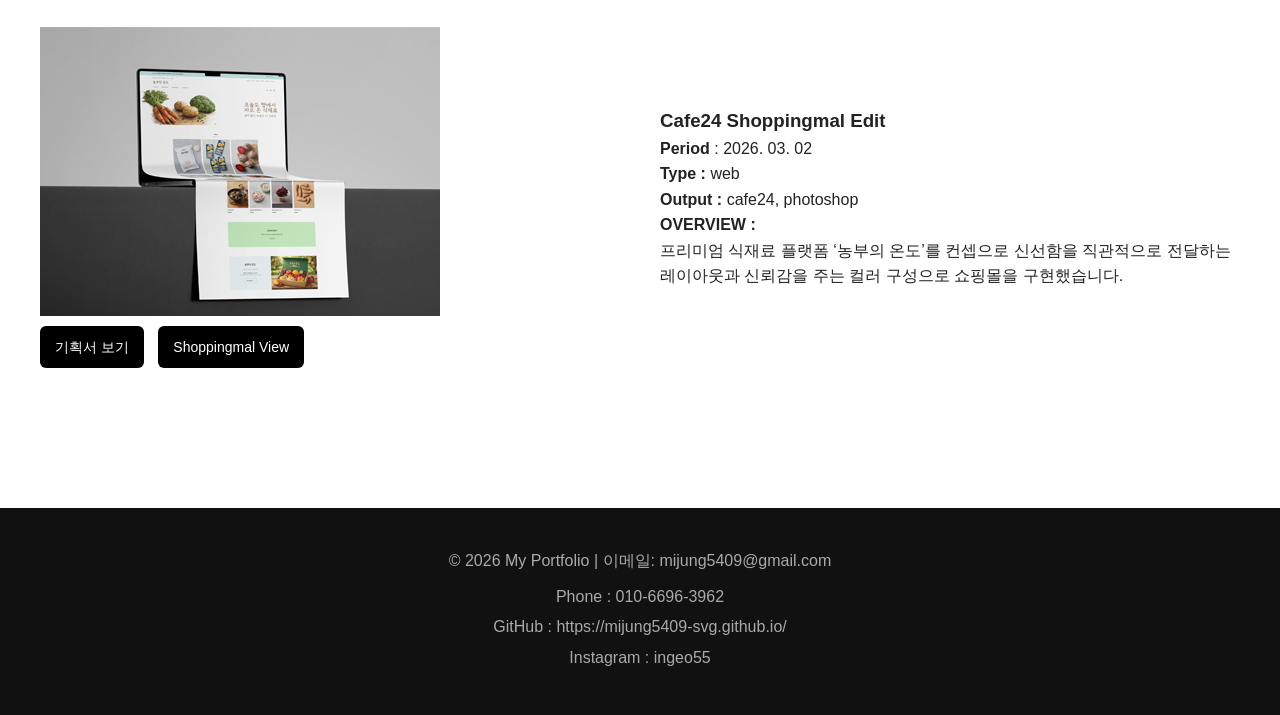
==== commit aa57e125: "Add files via upload" ====
--- a/index.html
+++ b/index.html
@@ -1,136 +1,219 @@
-<!doctype html>
+\<!doctype html>
 <html lang="ko">
-  <head>
-    <meta charset="UTF-8" />
-    <meta name="viewport" content="width=device-width, initial-scale=1.0" />
-    <title> 포트폴리오 </title>
-    <link rel="stylesheet" href="style.css">
- </head>
-  <body>
-    <main id="home">
-      <header>
-        <div class="head">
-          <div class="logo"><a href="#home">PORTFOLIO</a></div>
-          <nav>
-            <ul>
-              <li><a href="#home"> Home </a></li>
-              <li><a href="#about"> About </a></li>
-              <li><a href="#project1"> Portfolio I</a></li>
-              <li><a href="#project2"> Portfolio II</a></li>
-              <li><a href="#contact"> Contact </a></li>
-            </ul>
-          </nav>
-        </div>
-      </header>
-      <div class="hero">
-        <h1>Welcome to my portfolio.</h1>
-        <h2>creative works</h2>
-      </div>
-    </main>
-
-    <section id="about">
-      <h2 class="title">About</h2>
-      <div><img src="img/about.jpg" /></div>
-    </section>
-
-   <!-- 프로젝트 섹션 -->
+<head>
+  <meta charset="UTF-8" />
+  <meta name="viewport" content="width=device-width, initial-scale=1.0" />
+  <title> 포트폴리오 </title>
+  <link rel="stylesheet" href="style.css">
+</head>
+
+<body>
+
+  <main id="home">
+
+    <header>
+      <div class="head">
+
+        <div class="logo">
+          <a href="#home">PORTFOLIO</a>
+        </div>
+
+        <nav>
+          <ul>
+            <li><a href="#home"> Home </a></li>
+            <li><a href="#about"> About </a></li>
+            <li><a href="#project1"> Portfolio I</a></li>
+            <li><a href="#project2"> Portfolio II</a></li>
+            <li><a href="#contact"> Contact </a></li>
+          </ul>
+        </nav>
+
+      </div>
+    </header>
+
+    <div class="hero"></div>
+
+  </main>
+
+
+  <!-- ABOUT -->
+  <section id="about">
+    <div>
+      <img src="img/about.jpg" />
+    </div>
+  </section>
+
+
+  <!-- 프로젝트 섹션 -->
   <section id="project1">
+
     <h2 class="title">Design Edit</h2>
+
     <div class="gallery">
+
       <div class="box" onclick="openModal('project1')">
         <img src="img/box1.jpg" alt="프로젝트 1" class="thumbnail">
         <p> Poster </p>
       </div>
+
       <div class="box" onclick="openModal('project2')">
         <img src="img/box2.jpg" alt="프로젝트 2" class="thumbnail">
-        <p> Brochure Design </p>
-      </div>
+        <p> Package Design </p>
+      </div>
+
       <div class="box" onclick="openModal('project3')">
-       <img src="img/box3.jpg" alt="프로젝트 3" class="thumbnail">
-       <p>Logo Design </p>
-      </div>
+        <img src="img/box3.jpg" alt="프로젝트 3" class="thumbnail">
+        <p>Logo Design </p>
+      </div>
+
       <div class="box" onclick="openModal('project4')">
-        <img src="img/box4.jpg" alt="프로젝트 4" class="thumbnail"> 
-         <p> Magazine Design </p>
-      </div>
+        <img src="img/box4.jpg" alt="프로젝트 4" class="thumbnail">
+        <p> Magazine Design </p>
+      </div>
+
       <div class="box" onclick="openModal('project5')">
         <img src="img/box5.jpg" alt="프로젝트 5" class="thumbnail">
-         <p> Banner Design </p>
-      </div>
+        <p> Banner Design </p>
+      </div>
+
       <div class="box" onclick="openModal('project6')">
         <img src="img/box6.jpg" alt="프로젝트 6" class="thumbnail">
-         <p>Product Design </p>
-      </div>
-     </div>
+        <p>Product Design </p>
+      </div>
+
+    </div>
   </section>
-  
+
+
   <!-- 프로젝트 섹션 2 -->
   <section id="project2">
+
     <div id="project2-1">
+
       <h2> Website Newal Design </h2>
-      <h3> </h3>
+
+      <h3></h3>
+
       <div class="web-project">
+
         <div class="wp-left">
+
           <img src="img/web1.jpg">
-          <p> <a href="digital.pdf" target="_blank" class="btn">  기획서 보기  </a>
-              <a href="https://mijung5409-svg.github.io/stb/index.html" class="btn"> Web site View  </a>
-          </p>
-        </div>
+
+          <p>
+            <a href="digital.pdf" target="_blank" class="btn">
+              기획서 보기
+            </a>
+
+            <a href="https://mijung5409-svg.github.io/stb/index.html"
+              target="_blank"
+              class="btn">
+              Web site View
+            </a>
+          </p>
+
+        </div>
+
+
         <div class="wp-right">
+
           <h3> Web page Publishing </h3>
-          <p> <b> Period </b>: 2026. 04. 01 </p>
-          <p> <b> Type :</b> html file </p>
-          <p> <b> Output :</b> photoshop, html, css </p>
-          <p> <b> OVERVIEW :</b></p>
-          <p>스타벅스의 브랜드 아이덴티티를 기반으로
-따뜻한 컬러와 직관적인 UI를 통해
-사용자가 편안하게 경험할 수 있는 웹 페이지를 구현했습니다.
-          </p>
-        </div>
-      </div>
-    </div>
+
+          <p><b> Period </b>: 2026. 04. 01 </p>
+          <p><b> Type :</b> html file </p>
+          <p><b> Output :</b> photoshop, html, css </p>
+
+          <p><b> OVERVIEW :</b></p>
+
+          <p>
+            스타벅스의 브랜드 아이덴티티를 기반으로
+            따뜻한 컬러와 직관적인 UI를 통해
+            사용자가 편안하게 경험할 수 있는 웹 페이지를 구현했습니다.
+          </p>
+
+        </div>
+      </div>
+    </div>
+
+
     <div id="project2-2">
+
       <h2> Shoppingmal Design Edit </h2>
-      <h3> </h3>
+
+      <h3></h3>
+
       <div class="web-project">
+
         <div class="wp-left">
+
           <img src="img/web2.jpg">
-          <p> <a href="shop.pdf" target="_blank" class="btn">  기획서 보기  </a>
-              <a href="https://mmmno5409.cafe24.com" class="btn"> Shoppingmal View </a>
-          </p>
-        </div>
+
+          <p>
+            <a href="shop.pdf" target="_blank" class="btn">
+              기획서 보기
+            </a>
+
+            <a href="https://mmmno5409.cafe24.com"
+              target="_blank"
+              class="btn">
+              Shoppingmal View
+            </a>
+          </p>
+
+        </div>
+
+
         <div class="wp-right">
+
           <h3>Cafe24 Shoppingmal Edit </h3>
-          <p> <b> Period </b>: 2026. 03. 02 </p>
-          <p> <b> Type :</b> web </p>
-          <p> <b> Output :</b> cafe24, photoshop </p>
-          <p> <b> OVERVIEW :</b></p>
-          <p> 프리미엄 식재료 플랫폼 ‘농부의 온도’를 컨셉으로
-신선함을 직관적으로 전달하는 레이아웃과
-신뢰감을 주는 컬러 구성으로 쇼핑몰을 구현했습니다.
-          </p>
-        </div>
+
+          <p><b> Period </b>: 2026. 03. 02 </p>
+          <p><b> Type :</b> web </p>
+          <p><b> Output :</b> cafe24, photoshop </p>
+
+          <p><b> OVERVIEW :</b></p>
+
+          <p>
+            프리미엄 식재료 플랫폼 ‘농부의 온도’를 컨셉으로
+            신선함을 직관적으로 전달하는 레이아웃과
+            신뢰감을 주는 컬러 구성으로 쇼핑몰을 구현했습니다.
+          </p>
+
+        </div>
+
       </div>
     </div>
   </section>
-  
-    <!-- 연락처 섹션 -->
-    <footer id="contact">
-      <p>© 2026 My Portfolio | 이메일: mijung5409@gmail.com</p>
-      <ul class="social-links">
-        <li><a href="#">Phone : 010-6696-3962</a></li>
-        <li><a href="#">GitHub</a></li>
-        <li><a href="#">Instagram</a></li>
-      </ul>
-    </footer>
-    
-    <!-- 모달 창 -->
-    <div id="modal" class="modal" onclick="closeModalOnOutside(event)">
-      <div class="modal-content">
-        <span class="close" onclick="closeModal()">&times;</span>
-        <div id="modal-body"></div>
-      </div>
-    </div>
-    <script src="modal.js"></script>
-  </body>
+
+
+  <!-- 연락처 -->
+  <footer id="contact">
+
+    <p>© 2026 My Portfolio | 이메일: mijung5409@gmail.com</p>
+
+    <ul class="social-links">
+      <li><a href="#">Phone : 010-6696-3962</a></li>
+      <li><a href="#">GitHub : https://mijung5409-svg.github.io/</a></li>
+      <li><a href="#">Instagram : ingeo55</a></li>
+    </ul>
+
+  </footer>
+
+
+  <!-- 모달 창 -->
+  <div id="modal" class="modal" onclick="closeModalOnOutside(event)">
+
+    <div class="modal-content">
+
+      <span class="close" onclick="closeModal()">&times;</span>
+
+      <div id="modal-body"></div>
+
+    </div>
+
+  </div>
+
+  <script src="modal.js"></script>
+
+</body>
 </html>
--- a/style.css
+++ b/style.css
@@ -1,224 +1,238 @@
-  * {
+/* 기본 세팅 */
+
+* {
   margin: 0;
   padding: 0;
   box-sizing: border-box;
 }
 
-li {
-  list-style: none;
-}
-
-a {
-  color: black;
-  text-decoration: none;
-}
-
 body,
 html {
   height: 100%;
-  font-family: "Noto Sans KR", sans-serif;
-  color: #5a524a;
-}
-
-.wrap {
-  width: 1200px;
-  margin: 2rem auto;
-}
-
-main {
-  height: 100%;
-  background: url(img/main.jpg) no-repeat center/cover; 
-  position: relative;
-}
+  font-family: 'Pretendard', sans-serif;
+  line-height: 1.6;
+  color: #222;
+  background: #fff;
+}
+
+
+/* 공통 */
+
+a {
+  text-decoration: none;
+  color: inherit;
+}
+
+ul {
+  list-style: none;
+}
+
+img {
+  max-width: 100%;
+  height: auto;
+  display: block;
+}
+
+
+/* 헤더 */
 
 header {
+  position: fixed;
   width: 100%;
-  background: rgba(255, 255, 255, 0.8);
-  padding: 1.2rem;
-  position: fixed;
-  box-shadow: 0 2px 8px rgba(0, 0, 0, 0.1);
-  z-index: 999;
+  top: 0;
+  background: white;
+  border-bottom: 1px solid #eee;
+  z-index: 100;
 }
 
 .head {
-  width: 1000px;
+  max-width: 1200px;
   margin: 0 auto;
-  padding: 12px 20px;
+  padding: 20px;
+
   display: flex;
   justify-content: space-between;
   align-items: center;
 }
 
 .logo {
-  font-size: 24px;
-  font-weight: 700;
-}
-
-.head nav ul {
-  display: flex;
-  gap: 25px;
-}
-
-.head nav ul li a {
-  font-weight: 500;
-  font-size: 16px;
-}
-
-.head nav ul li a:hover {
-  color:#4CAF50;
-}
-
-.hero {
-  position: absolute;
-  top: 70%;
-  left: 50%;
-  transform: translateX(-50%);
+  font-weight: bold;
+  font-size: 18px;
+}
+
+nav ul {
+  display: flex;
+  gap: 20px;
+}
+
+
+/* 메인 */
+
+main {
+
+
+  max-width: 1900px;
+  height: 100%;
+
+  margin: 0 auto;
+
+  background:
+  url(img/main.jpg) no-repeat center,
+  #FEF8E8;
+
+
+  background-color: #FEF8E8;
+
+  position: relative;
+}
+
+.hero h1 {
+  font-size: 40px;
+  margin-bottom: 10px;
+}
+
+.hero h2 {
+  font-size: 18px;
+  color: #777;
+}
+
+
+/* 섹션 */
+
+section {
+  padding: 100px 20px;
+}
+
+.title,
+h2 {
   text-align: center;
-}
-
-section {
-  min-height: 100vh; 
-  height: auto;       /* 자동으로 콘텐츠에 맞게 */
-  padding: 6rem 0;  
+  font-size: 28px;
+  margin-bottom: 40px;
+}
+
+
+/* about */
+
+#about {
+  background-color:white;
+}
+
+#about img {
+
+  width: 1400px;
+  height: 600px;
+
   margin: 0 auto;
-  display: flex;
-  flex-direction: column;
-  justify-content: center;
-  align-items: center;
-  scroll-margin-top: 80px;
-}
-
-.title {
-  font-size: 28px;
-  color: #5a524a;
-  margin-bottom: 30px;
-}
-
-#about {
-  background-color: white;
-  padding: 100px 0;
-  text-align: center;
-}
-
-/* 프로젝트 섹션 */
+
+  object-fit: cover;
+  border-radius: 12px;
+}
+
+
+/* 갤러리 */
+
 .gallery {
-  max-width:1200px;
-  margin:0 auto;
-  display: flex;
-  justify-content: center;
-  align-items: center;
-  gap: 2rem;
+  max-width: 1200px;
+  margin: 0 auto;
+
+  display: flex;
   flex-wrap: wrap;
-  text-align: center;
-  padding: 2rem 0;
-  position: relative;
+  gap: 20px;
 }
 
 .box {
-  width: 30%; 
+  width: calc(33.333% - 20px);
   cursor: pointer;
- }
+  transition: 0.3s;
+}
+
+.box:hover {
+  transform: translateY(-5px);
+}
 
 .box img {
   width: 100%;
   object-fit: cover;
- }
-
-.box p{
-  font-weight:bold;
-  font-size:1.2rem;
-}
-
-.thumbnail:hover {
-  transform: scale(1.03);
-  box-shadow:0 0 10px gray;
-}
-
-/* 프로젝트2 웹포플 */
-#project2 {
- padding-top: 2rem;
-}
-#project2 h2{text-align: center;}
+}
+
+.box p {
+  margin-top: 10px;
+  text-align: center;
+  font-size: 14px;
+}
+
+
+/* 웹 프로젝트 */
+
 .web-project {
-  margin:100px auto;
-  width: 80%;
-  display: flex;
-  gap: 4rem;
-  flex-wrap: wrap;
+  max-width: 1200px;
+  margin: 40px auto;
+
+  display: flex;
+  gap: 40px;
+  align-items: center;
+  justify-content: center;
+}
+
+.wp-left {
+  flex: 1;
+}
+
+.wp-right {
+  flex: 1;
+}
+
+.btn {
+  display: inline-block;
+  margin-top: 10px;
+  margin-right: 10px;
+
+  padding: 10px 15px;
+
+  background: black;
+  color: white;
+
+  border-radius: 6px;
+  font-size: 14px;
+}
+
+
+/* 푸터 */
+
+footer {
+  background: #111;
+  color: #aaa;
+  text-align: center;
+  padding: 40px 20px;
+}
+
+.social-links {
+  margin-top: 10px;
+}
+
+.social-links li {
+  margin: 5px 0;
+}
+
+
+/* 모달 */
+
+.modal {
+  display: none;
+
+  position: fixed;
+  z-index: 10000;
+
+  top: 0;
+  left: 0;
+
+  width: 100%;
+  height: 100%;
+
+  background: rgba(0,0,0,0.7);
+
   justify-content: center;
   align-items: center;
-  font-size: 0.95rem;
-}
-
-.wp-left {
-  width: 33%;
-  min-width: 350px;
-  text-align: center;
-}
-
-.wp-left a {
-  display: inline-block;
-  vertical-align: middle;
-}
-
-.btn {
-  display: inline-block;
-  padding: 10px 20px;
-  border:1px solid gray;
-  color:#333;
-  text-decoration: none;
-  border-radius: 4px;
-}
-
-.wp-right {
-  border-radius: 0px;
-  min-width: 400px;
-  text-align: left;
-  width: 55%;
-  box-shadow: 0 0 2px lightblue;
-  padding: 4%;
-}
-
-.wp-left img {
-  width: 80%;
-  object-fit: cover;
-}
-
-#contact {
-  text-align: center;
-  padding: 8rem 0;
-  position: relative; /* 겹침 방지 */
-  z-index: 1;
-}
-
-#contact li {
-  list-style-type: none;
-  line-height: 2rem;
-}
-
-#contact li a {
-  text-decoration: none;
-  color: #1e272e;
-  font-weight: 600;
-  letter-spacing: 0.1rem;
-}
-
-#contact li a:hover {
-  color:#4CAF50;
-  text-shadow: 0 0 3px rgb(229, 248, 193);
-}
-
-/* 모달 스타일 */
-.modal {
-  display: none;
-  position: fixed;
-  z-index: 10000;
-  left: 0;
-  top: 0;
-  width: 100%;
-  height: 100%;
-  background-color: rgba(0, 0, 0, 0.85);
-  animation: fadeIn 0.3s;
 }
 
 .modal.active {
@@ -228,68 +242,120 @@
 }
 
 .modal-content {
-  background-color: white;
-  padding: 30px;
-  border-radius: 15px;
+  background: white;
+
+  padding: 20px;
+
   max-width: 1200px;
   width: 90%;
+
   max-height: 90vh;
   overflow-y: auto;
+
   position: relative;
   animation: slideIn 0.3s;
 }
 
 .close {
-  position: fixed;
-  top:30px;
-  right:14%;
-  font-size: 35px;
-  font-weight: bold;
-  background-color: white;
-  border-radius: 5px;
-  color:black;
+  float: right;
   cursor: pointer;
-  transition: color 0.3s;
-  line-height: 1;
-  z-index: 10001;
-}
-
-.close:hover {
-  color: #000;
-}
-
-.modal-content img {
-  width: 100%;
-  height: auto;
-  border-radius: 10px;
-  margin-bottom: 20px;
-}
-
-.modal-content h2 {
-  margin-bottom: 15px;
-  color: #333;
-  font-size: 24px;
-}
-
-.modal-content p {
-  line-height: 1.8;
-  color: #666;
-  font-size: 16px;
-}
-
-@keyframes fadeIn {
-  from { opacity: 0; }
-  to { opacity: 1; }
-}
-
-@keyframes slideIn {
-  from { 
-    transform: translateY(-50px);
-    opacity: 0;
-  }
-  to { 
-    transform: translateY(0);
-    opacity: 1;
-  }
-} 
-
+  font-size: 20px;
+}
+
+
+/* =========================
+   반응형 추가 코드
+========================= */
+
+/* 메인 이미지 비율 유지 */
+
+main {
+  background-size: cover;
+  background-position: center;
+}
+
+
+/* About 이미지 반응형 */
+
+#about img {
+  object-fit: cover;
+}
+
+
+/* 태블릿 */
+
+@media screen and (max-width: 1024px) {
+
+  .gallery {
+    justify-content: center;
+  }
+
+  .box {
+    width: calc(50% - 20px);
+  }
+
+  .web-project {
+    flex-direction: column;
+  }
+
+  nav ul {
+    gap: 12px;
+  }
+
+}
+
+
+/* 모바일 */
+
+@media screen and (max-width: 768px) {
+
+  .head {
+    flex-direction: column;
+    gap: 10px;
+  }
+
+  nav ul {
+    flex-wrap: wrap;
+    justify-content: center;
+    font-size: 14px;
+  }
+
+  .title,
+  h2 {
+    font-size: 22px;
+  }
+
+  .gallery {
+    gap: 15px;
+  }
+
+  .box {
+    width: 100%;
+  }
+
+  .web-project {
+    gap: 20px;
+  }
+
+  .btn {
+    width: 100%;
+    text-align: center;
+  }
+
+  footer {
+    font-size: 13px;
+  }
+
+}
+
+
+/* ABOUT 반응형 */
+
+@media screen and (max-width: 1440px){
+
+  #about img{
+    width:100%;
+    height:auto;
+  }
+
+}
